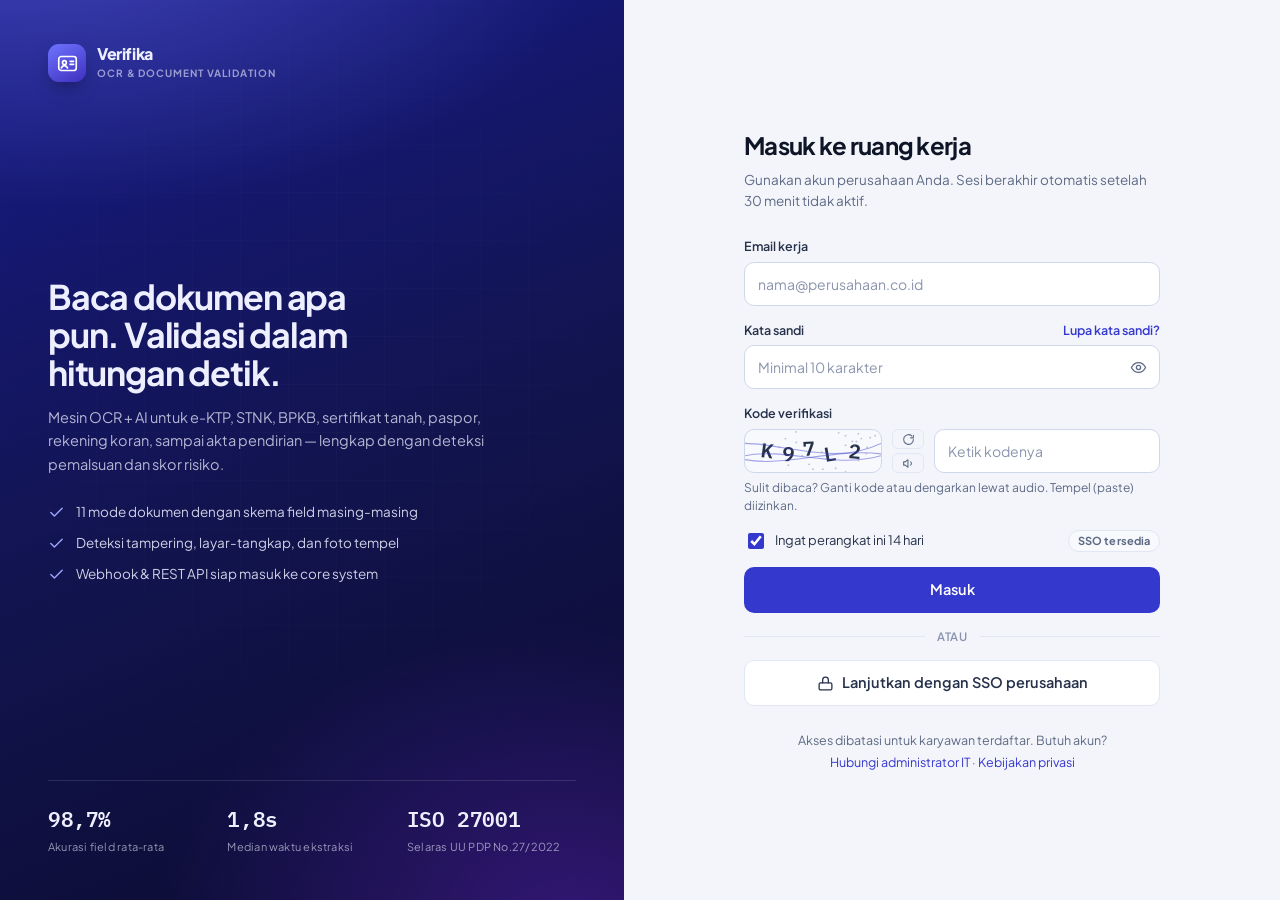
==== index.html @ fa95d71d "Add files via upload" ====
<!doctype html>
<html lang="id">
<head>
<meta charset="utf-8">
<meta name="viewport" content="width=device-width, initial-scale=1, viewport-fit=cover">
<title>Verifika — OCR & Document Validation</title>
<meta name="description" content="Prototipe aplikasi OCR & validasi dokumen: KTP, STNK, BPKB, paspor, rekening koran, dan lainnya dengan analisis risiko berbasis AI.">
<meta name="theme-color" content="#3538CD">

<!-- Favicon (path relatif agar tetap jalan di https://<user>.github.io/<repo>/) -->
<link rel="icon" href="favicon.ico" sizes="any">
<link rel="icon" href="assets/icons/favicon.svg" type="image/svg+xml">
<link rel="icon" href="assets/icons/favicon-32x32.png" type="image/png" sizes="32x32">
<link rel="icon" href="assets/icons/favicon-16x16.png" type="image/png" sizes="16x16">
<link rel="apple-touch-icon" href="assets/icons/apple-touch-icon.png">
<link rel="manifest" href="site.webmanifest">

<!-- Open Graph (pratinjau saat link dibagikan) -->
<meta property="og:title" content="Verifika — OCR & Document Validation">
<meta property="og:description" content="Prototipe aplikasi OCR & validasi dokumen: KTP, STNK, BPKB, paspor, rekening koran, dan lainnya dengan analisis risiko berbasis AI.">
<meta property="og:type" content="website">
<meta property="og:image" content="assets/icons/icon-512.png">

<link rel="preconnect" href="https://fonts.googleapis.com">
<link rel="preconnect" href="https://fonts.gstatic.com" crossorigin>
<link rel="stylesheet" href="https://fonts.googleapis.com/css2?family=Plus+Jakarta+Sans:wght@400;500;600;700;800&family=IBM+Plex+Mono:wght@400;500;600&display=swap">
<link rel="stylesheet" href="assets/css/style.css">
</head>
<body>
<!-- ======================= AUTH LAYER ======================= -->
<div id="authLayer" class="auth">
  <aside class="auth-brand">
    <div class="wordmark">
      <span class="mark" aria-hidden="true"><svg viewBox="0 0 24 24" fill="none" stroke="currentColor" stroke-width="1.9" stroke-linecap="round" stroke-linejoin="round"><rect x="2" y="4" width="20" height="16" rx="3"/><circle cx="8.5" cy="11" r="2.2"/><path d="M5 17c.7-1.7 2-2.5 3.5-2.5S11.3 15.3 12 17M15 9.5h4M15 13h4"/></svg></span>
      <span>
        <span class="wm-name">Verifika</span>
        <span class="wm-sub">OCR &amp; Document Validation</span>
      </span>
    </div>

    <div class="auth-pitch">
      <h1>Baca dokumen apa pun. Validasi dalam hitungan detik.</h1>
      <p>Mesin OCR + AI untuk e-KTP, STNK, BPKB, sertifikat tanah, paspor, rekening koran, sampai akta pendirian — lengkap dengan deteksi pemalsuan dan skor risiko.</p>
      <ul class="auth-caps">
        <li><svg viewBox="0 0 24 24" fill="none" stroke="currentColor" stroke-width="2" stroke-linecap="round" stroke-linejoin="round"><path d="M20 6 9 17l-5-5"/></svg><span>11 mode dokumen dengan skema field masing-masing</span></li>
        <li><svg viewBox="0 0 24 24" fill="none" stroke="currentColor" stroke-width="2" stroke-linecap="round" stroke-linejoin="round"><path d="M20 6 9 17l-5-5"/></svg><span>Deteksi tampering, layar-tangkap, dan foto tempel</span></li>
        <li><svg viewBox="0 0 24 24" fill="none" stroke="currentColor" stroke-width="2" stroke-linecap="round" stroke-linejoin="round"><path d="M20 6 9 17l-5-5"/></svg><span>Webhook &amp; REST API siap masuk ke core system</span></li>
      </ul>
    </div>

    <div class="auth-stats">
      <div class="auth-stat"><b>98,7%</b><span>Akurasi field rata-rata</span></div>
      <div class="auth-stat"><b>1,8s</b><span>Median waktu ekstraksi</span></div>
      <div class="auth-stat"><b>ISO 27001</b><span>Selaras UU PDP No.27/2022</span></div>
    </div>
  </aside>

  <main class="auth-panel">
    <!-- ---------- LOGIN ---------- -->
    <div class="auth-card" id="cardLogin">
      <h2>Masuk ke ruang kerja</h2>
      <p class="sub">Gunakan akun perusahaan Anda. Sesi berakhir otomatis setelah 30 menit tidak aktif.</p>

      <div id="loginError" hidden></div>

      <form class="auth-form" id="loginForm" novalidate>
        <div class="field">
          <label class="label" for="email">Email kerja</label>
          <input class="input" id="email" name="email" type="email" inputmode="email" autocomplete="username"
                 placeholder="nama@perusahaan.co.id" aria-describedby="emailErr" required>
          <p class="err" id="emailErr" hidden></p>
        </div>

        <div class="field">
          <div class="row-between">
            <label class="label" for="password">Kata sandi</label>
            <button type="button" class="label" style="color:var(--brand)" data-go="forgot">Lupa kata sandi?</button>
          </div>
          <div class="input-wrap">
            <input class="input" id="password" name="password" type="password" autocomplete="current-password"
                   placeholder="Minimal 10 karakter" aria-describedby="passErr" required>
            <button type="button" class="in-btn" id="togglePass" aria-label="Tampilkan kata sandi" aria-pressed="false">
              <svg viewBox="0 0 24 24" fill="none" stroke="currentColor" stroke-width="1.8" stroke-linecap="round" stroke-linejoin="round" width="17" height="17"><path d="M2 12s3.6-7 10-7 10 7 10 7-3.6 7-10 7-10-7-10-7Z"/><circle cx="12" cy="12" r="3"/></svg>
            </button>
          </div>
          <p class="err" id="passErr" hidden></p>
        </div>

        <div class="field">
          <label class="label" for="captcha">Kode verifikasi</label>
          <div class="cap-box">
            <div class="cap-img" id="capImg" role="img" aria-label="Kode verifikasi bergambar, gunakan tombol dengar jika sulit dibaca"></div>
            <div class="cap-tools">
              <button type="button" id="capRefresh" aria-label="Ganti kode verifikasi">
                <svg viewBox="0 0 24 24" fill="none" stroke="currentColor" stroke-width="2" stroke-linecap="round" stroke-linejoin="round"><path d="M21 12a9 9 0 1 1-3-6.7M21 4v5h-5"/></svg>
              </button>
              <button type="button" id="capAudio" aria-label="Dengarkan kode verifikasi">
                <svg viewBox="0 0 24 24" fill="none" stroke="currentColor" stroke-width="2" stroke-linecap="round" stroke-linejoin="round"><path d="M11 5 6 9H3v6h3l5 4V5Z"/><path d="M16 9a4 4 0 0 1 0 6"/></svg>
              </button>
            </div>
            <input class="input" id="captcha" name="captcha" inputmode="text" autocomplete="off" spellcheck="false"
                   maxlength="6" placeholder="Ketik kodenya" aria-describedby="capErr capHint">
          </div>
          <p class="hint" id="capHint">Sulit dibaca? Ganti kode atau dengarkan lewat audio. Tempel (paste) diizinkan.</p>
          <p class="err" id="capErr" hidden></p>
        </div>

        <div class="row-between">
          <label class="check" for="remember"><input type="checkbox" id="remember" checked> Ingat perangkat ini 14 hari</label>
          <span class="pill pill-mute">SSO tersedia</span>
        </div>

        <button class="btn btn-primary btn-lg btn-block" type="submit" id="loginSubmit">Masuk</button>

        <div class="divider-or">atau</div>
        <button class="btn btn-ghost btn-lg btn-block" type="button" id="ssoBtn">
          <svg viewBox="0 0 24 24" fill="none" stroke="currentColor" stroke-width="1.8" stroke-linecap="round" stroke-linejoin="round" width="17" height="17"><rect x="3" y="11" width="18" height="10" rx="2"/><path d="M8 11V7a4 4 0 0 1 8 0v4"/></svg>
          Lanjutkan dengan SSO perusahaan
        </button>
      </form>

      <p class="auth-foot">Akses dibatasi untuk karyawan terdaftar. Butuh akun?<br><a href="#" data-noop>Hubungi administrator IT</a> · <a href="#" data-noop>Kebijakan privasi</a></p>
    </div>

    <!-- ---------- FORGOT: REQUEST ---------- -->
    <div class="auth-card" id="cardForgot" hidden>
      <button class="back-link" data-go="login">
        <svg viewBox="0 0 24 24" fill="none" stroke="currentColor" stroke-width="2" stroke-linecap="round" stroke-linejoin="round"><path d="M19 12H5M12 19l-7-7 7-7"/></svg>
        Kembali ke halaman masuk
      </button>
      <h2>Atur ulang kata sandi</h2>
      <p class="sub">Masukkan email kerja Anda. Kami kirim kode 6 angka yang berlaku 10 menit.</p>

      <form class="auth-form" id="forgotForm" novalidate>
        <div class="field">
          <label class="label" for="fEmail">Email kerja</label>
          <input class="input" id="fEmail" type="email" inputmode="email" autocomplete="username"
                 placeholder="nama@perusahaan.co.id" aria-describedby="fEmailErr" required>
          <p class="err" id="fEmailErr" hidden></p>
        </div>
        <div class="alert alert-info">
          <svg viewBox="0 0 24 24" fill="none" stroke="currentColor" stroke-width="2" stroke-linecap="round" stroke-linejoin="round"><circle cx="12" cy="12" r="9"/><path d="M12 16v-4M12 8h.01"/></svg>
          <span>Untuk akun yang terhubung SSO, atur ulang kata sandi dilakukan di penyedia identitas perusahaan.</span>
        </div>
        <button class="btn btn-primary btn-lg btn-block" type="submit">Kirim kode verifikasi</button>
      </form>
    </div>

    <!-- ---------- FORGOT: OTP ---------- -->
    <div class="auth-card" id="cardOtp" hidden>
      <button class="back-link" data-go="forgot">
        <svg viewBox="0 0 24 24" fill="none" stroke="currentColor" stroke-width="2" stroke-linecap="round" stroke-linejoin="round"><path d="M19 12H5M12 19l-7-7 7-7"/></svg>
        Ganti email
      </button>
      <h2>Masukkan kode 6 angka</h2>
      <p class="sub">Kode dikirim ke <b id="otpTarget" class="mono">nama@perusahaan.co.id</b>.</p>

      <form class="auth-form" id="otpForm" novalidate>
        <div class="field">
          <label class="label" for="otp1">Kode verifikasi</label>
          <div class="otp-row" id="otpRow">
            <input id="otp1" inputmode="numeric" maxlength="1" aria-label="Angka 1"><input inputmode="numeric" maxlength="1" aria-label="Angka 2"><input inputmode="numeric" maxlength="1" aria-label="Angka 3"><input inputmode="numeric" maxlength="1" aria-label="Angka 4"><input inputmode="numeric" maxlength="1" aria-label="Angka 5"><input inputmode="numeric" maxlength="1" aria-label="Angka 6">
          </div>
          <p class="hint">Berlaku <span class="mono" id="otpTimer">09:57</span>. Belum masuk? <button type="button" style="color:var(--brand);font-weight:600" id="otpResend">Kirim ulang</button></p>
        </div>
        <button class="btn btn-primary btn-lg btn-block" type="submit">Verifikasi dan lanjutkan</button>
      </form>
    </div>
  </main>
</div>
<!-- ======================= APP LAYER ======================= -->
<div id="appLayer" class="app" hidden>
  <aside class="rail">
    <div class="rail-brand">
      <span class="mark" aria-hidden="true"><svg viewBox="0 0 24 24" fill="none" stroke="currentColor" stroke-width="1.9" stroke-linecap="round" stroke-linejoin="round"><rect x="2" y="4" width="20" height="16" rx="3"/><circle cx="8.5" cy="11" r="2.2"/><path d="M5 17c.7-1.7 2-2.5 3.5-2.5S11.3 15.3 12 17M15 9.5h4M15 13h4"/></svg></span>
      <span>
        <span class="wm-name">Verifika</span>
        <span class="wm-sub">OCR &amp; Validation</span>
      </span>
    </div>

    <p class="eyebrow nav-group">Ruang kerja</p>
    <button class="nav-item" data-view="dashboard" aria-current="page">
      <svg viewBox="0 0 24 24" fill="none" stroke="currentColor" stroke-width="1.8" stroke-linecap="round" stroke-linejoin="round"><rect x="3" y="3" width="7.5" height="8" rx="1.6"/><rect x="13.5" y="3" width="7.5" height="5" rx="1.6"/><rect x="3" y="14" width="7.5" height="7" rx="1.6"/><rect x="13.5" y="11" width="7.5" height="10" rx="1.6"/></svg>
      <span>Dashboard</span>
    </button>
    <button class="nav-item" data-view="modes">
      <svg viewBox="0 0 24 24" fill="none" stroke="currentColor" stroke-width="1.8" stroke-linecap="round" stroke-linejoin="round"><path d="M4 7h16M4 12h16M4 17h10"/><circle cx="18.5" cy="17" r="2.5"/></svg>
      <span>Mode dokumen</span>
      <span class="nav-count">11</span>
    </button>
    <button class="nav-item" data-view="scan">
      <svg viewBox="0 0 24 24" fill="none" stroke="currentColor" stroke-width="1.8" stroke-linecap="round" stroke-linejoin="round"><path d="M3 8V5.5A2.5 2.5 0 0 1 5.5 3H8M16 3h2.5A2.5 2.5 0 0 1 21 5.5V8M21 16v2.5A2.5 2.5 0 0 1 18.5 21H16M8 21H5.5A2.5 2.5 0 0 1 3 18.5V16M7 12h10"/></svg>
      <span>Pindai dokumen</span>
    </button>
    <button class="nav-item" data-view="batch">
      <svg viewBox="0 0 24 24" fill="none" stroke="currentColor" stroke-width="1.8" stroke-linecap="round" stroke-linejoin="round"><path d="M4 6h16M4 12h16M4 18h16"/><path d="M8.5 3.5 10 5l1.5-1.5"/></svg>
      <span>Unggah massal</span>
      <span class="nav-count">42</span>
    </button>
    <button class="nav-item" data-view="history">
      <svg viewBox="0 0 24 24" fill="none" stroke="currentColor" stroke-width="1.8" stroke-linecap="round" stroke-linejoin="round"><circle cx="12" cy="12" r="9"/><path d="M12 7.5V12l3 2"/></svg>
      <span>Riwayat validasi</span>
    </button>

    <p class="eyebrow nav-group">Pengaturan</p>
    <button class="nav-item" data-view="rules">
      <svg viewBox="0 0 24 24" fill="none" stroke="currentColor" stroke-width="1.8" stroke-linecap="round" stroke-linejoin="round"><path d="M4 7h10M18 7h2M4 17h4M12 17h8"/><circle cx="16" cy="7" r="2"/><circle cx="10" cy="17" r="2"/></svg>
      <span>Aturan validasi</span>
    </button>
    <button class="nav-item" data-view="api">
      <svg viewBox="0 0 24 24" fill="none" stroke="currentColor" stroke-width="1.8" stroke-linecap="round" stroke-linejoin="round"><path d="m8 16-4-4 4-4M16 8l4 4-4 4M13.5 5l-3 14"/></svg>
      <span>Integrasi &amp; API</span>
    </button>

    <div class="rail-foot">
      <div class="usage">
        <div class="row-between"><span class="eyebrow">Kuota bulan ini</span><span class="mono" style="font-size:11px;color:var(--muted)">68%</span></div>
        <div class="usage-bar"><i style="width:68%"></i></div>
        <p style="font-size:11.5px;color:var(--muted)"><b class="mono" style="color:var(--ink)">13.640</b> dari 20.000 halaman</p>
      </div>
      <button class="nav-item" style="margin-top:6px" data-logout>
        <svg viewBox="0 0 24 24" fill="none" stroke="currentColor" stroke-width="1.8" stroke-linecap="round" stroke-linejoin="round"><path d="M15 17l5-5-5-5M20 12H9M12 21H6a2 2 0 0 1-2-2V5a2 2 0 0 1 2-2h6"/></svg>
        <span>Keluar</span>
      </button>
    </div>
  </aside>

  <div class="main">
    <header class="topbar">
      <div class="topbar-ctx">
        <span class="eyebrow" id="ctxEyebrow" hidden></span>
        <h2 id="ctxTitle">Dashboard</h2>
      </div>
      <div class="topbar-tools">
        <div class="pop-wrap">
          <button class="icon-btn" id="notifBtn" aria-label="Notifikasi" aria-expanded="false" aria-haspopup="true" style="position:relative">
            <svg viewBox="0 0 24 24" fill="none" stroke="currentColor" stroke-width="1.8" stroke-linecap="round" stroke-linejoin="round"><path d="M18 8a6 6 0 1 0-12 0c0 6-2 7-2 7h16s-2-1-2-7M10.5 19.5a2 2 0 0 0 3 0"/></svg>
            <span class="badge" id="notifBadge">3</span>
          </button>
          <div class="pop" id="notifPop" hidden role="dialog" aria-label="Daftar notifikasi">
            <div class="pop-head">
              <h3>Notifikasi</h3>
              <button type="button" id="notifReadAll">Tandai semua dibaca</button>
            </div>
            <div class="pop-list" id="notifList"></div>
            <div class="pop-foot"><button type="button" id="notifAll">Lihat semua notifikasi</button></div>
          </div>
        </div>

        <div class="pop-wrap">
          <button class="avatar" id="profileBtn" aria-expanded="false" aria-haspopup="true">
            <i aria-hidden="true">MA</i>
            <span>M. Alfian<small>Analis Verifikasi · PKP</small></span>
            <svg viewBox="0 0 24 24" fill="none" stroke="currentColor" stroke-width="2.2" stroke-linecap="round" stroke-linejoin="round"><path d="m6 9 6 6 6-6"/></svg>
          </button>
          <div class="pop" id="profilePop" hidden style="width:262px" role="menu" aria-label="Menu akun">
            <div class="pop-user">
              <i aria-hidden="true">MA</i>
              <span style="min-width:0">
                <b>Muhammad Alfian</b>
                <small>muhammad.alfian@pkp.co.id</small>
              </span>
            </div>
            <div class="pop-menu">
              <button class="pop-mi" role="menuitem" id="miProfile">
                <svg viewBox="0 0 24 24" fill="none" stroke="currentColor" stroke-width="1.8" stroke-linecap="round" stroke-linejoin="round"><circle cx="12" cy="8.5" r="3.6"/><path d="M4.5 20c0-3.6 3.3-5.8 7.5-5.8s7.5 2.2 7.5 5.8"/></svg>
                <span>Profile</span>
              </button>
              <div class="pop-sep"></div>
              <button class="pop-mi danger" role="menuitem" data-logout>
                <svg viewBox="0 0 24 24" fill="none" stroke="currentColor" stroke-width="1.8" stroke-linecap="round" stroke-linejoin="round"><path d="M15 17l5-5-5-5M20 12H9M12 21H6a2 2 0 0 1-2-2V5a2 2 0 0 1 2-2h6"/></svg>
                <span>Logout</span>
              </button>
            </div>
          </div>
        </div>
      </div>
    </header>

    <div class="route-bar" id="routeBar" aria-hidden="true"><i></i></div>
    <div class="page" id="pageSkel" hidden aria-hidden="true"></div>

    <!-- ---------- DASHBOARD ---------- -->
    <section class="view page dash" id="view-dashboard">
      <div class="page-head">
        <div>
          <h1>Dashboard</h1>
          <p>Ringkasan 30 hari terakhir. Angka di bawah adalah data contoh untuk memperlihatkan tampilan saat sistem berjalan.</p>
        </div>
        <button class="btn btn-primary" data-view="modes">
          <svg viewBox="0 0 24 24" fill="none" stroke="currentColor" stroke-width="2" stroke-linecap="round" stroke-linejoin="round" width="16" height="16"><path d="M12 5v14M5 12h14"/></svg>
          Pindai dokumen baru
        </button>
      </div>

      <div class="grid g-4 dash-kpi">
        <div class="kpi">
          <div class="kpi-top"><span class="eyebrow">Dokumen diproses</span>
            <span class="kpi-ico"><svg viewBox="0 0 24 24" fill="none" stroke="currentColor" stroke-width="1.8" stroke-linecap="round" stroke-linejoin="round"><path d="M14 3v5h5"/><path d="M19 8v11a2 2 0 0 1-2 2H7a2 2 0 0 1-2-2V5a2 2 0 0 1 2-2h7Z"/></svg></span>
          </div>
          <div class="kpi-val">13.640</div>
          <div class="kpi-foot"><span class="trend trend-up"><svg viewBox="0 0 24 24" fill="none" stroke="currentColor" stroke-width="2.4" stroke-linecap="round" stroke-linejoin="round"><path d="m5 15 7-7 7 7"/></svg>18,2%</span> vs 30 hari sebelumnya</div>
        </div>
        <div class="kpi">
          <div class="kpi-top"><span class="eyebrow">Akurasi field</span>
            <span class="kpi-ico"><svg viewBox="0 0 24 24" fill="none" stroke="currentColor" stroke-width="1.8" stroke-linecap="round" stroke-linejoin="round"><path d="M20 6 9 17l-5-5"/></svg></span>
          </div>
          <div class="kpi-val">98,7<small>%</small></div>
          <div class="kpi-foot"><span class="trend trend-up"><svg viewBox="0 0 24 24" fill="none" stroke="currentColor" stroke-width="2.4" stroke-linecap="round" stroke-linejoin="round"><path d="m5 15 7-7 7 7"/></svg>0,4 pt</span> setelah model v4.2</div>
        </div>
        <div class="kpi">
          <div class="kpi-top"><span class="eyebrow">Perlu tinjau manual</span>
            <span class="kpi-ico"><svg viewBox="0 0 24 24" fill="none" stroke="currentColor" stroke-width="1.8" stroke-linecap="round" stroke-linejoin="round"><path d="M12 9v4M12 17h.01"/><path d="M10.3 3.9 2.6 17.2A1.8 1.8 0 0 0 4.2 20h15.6a1.8 1.8 0 0 0 1.6-2.8L13.7 3.9a1.8 1.8 0 0 0-3.4 0Z"/></svg></span>
          </div>
          <div class="kpi-val">312</div>
          <div class="kpi-foot"><span class="trend trend-down"><svg viewBox="0 0 24 24" fill="none" stroke="currentColor" stroke-width="2.4" stroke-linecap="round" stroke-linejoin="round"><path d="m19 9-7 7-7-7"/></svg>6,1%</span> 2,3% dari total</div>
        </div>
        <div class="kpi">
          <div class="kpi-top"><span class="eyebrow">Indikasi pemalsuan</span>
            <span class="kpi-ico" style="background:var(--bad-soft);color:var(--bad);border-color:var(--bad-line)"><svg viewBox="0 0 24 24" fill="none" stroke="currentColor" stroke-width="1.8" stroke-linecap="round" stroke-linejoin="round"><path d="M12 3l8 4v5c0 5-3.4 8.3-8 9-4.6-.7-8-4-8-9V7l8-4Z"/><path d="m9.5 12 1.8 1.8 3.5-3.5"/></svg></span>
          </div>
          <div class="kpi-val">47</div>
          <div class="kpi-foot"><span class="pill pill-bad">Ditahan</span> 0,34% dari total</div>
        </div>
      </div>

      <div class="dash-body">
        <div class="card dash-chart">
          <div class="card-head">
            <div><h3 class="card-title">Volume pemrosesan harian</h3><p class="card-sub">Tervalidasi vs. yang perlu ditinjau, 14 hari terakhir</p></div>
            <span class="pill pill-brand">14 hari</span>
          </div>
          <div class="chart-legend">
            <span><i style="background:var(--brand)"></i>Tervalidasi</span>
            <span><i style="background:var(--warn)"></i>Perlu tinjau</span>
          </div>
          <div class="chart-wrap"><div id="volChart"></div><div class="chart-tip" id="volTip" role="status"></div></div>
        </div>

        <div class="card dash-dist">
          <div class="card-head">
            <div><h3 class="card-title">Distribusi per jenis dokumen</h3><p class="card-sub">Lima mode teratas bulan ini</p></div>
          </div>
          <div class="bar-list" id="modeBars"></div>
        </div>

        <div class="card dash-act">
          <div class="card-head">
            <div><h3 class="card-title">Aktivitas terbaru</h3><p class="card-sub" id="actSub">Empat pemrosesan terakhir di tim Anda</p></div>
            <button class="btn btn-ghost btn-sm" data-view="history">Lihat semua</button>
          </div>
          <div class="act-list" id="actList"></div>
          <div class="pager">
            <span class="pager-info" id="actInfo">1–4 dari 10</span>
            <button class="pager-btn" id="actPrev" aria-label="Aktivitas sebelumnya" disabled>
              <svg viewBox="0 0 24 24" fill="none" stroke="currentColor" stroke-width="2.2" stroke-linecap="round" stroke-linejoin="round"><path d="m15 6-6 6 6 6"/></svg>
            </button>
            <button class="pager-btn" id="actNext" aria-label="Aktivitas berikutnya">
              <svg viewBox="0 0 24 24" fill="none" stroke="currentColor" stroke-width="2.2" stroke-linecap="round" stroke-linejoin="round"><path d="m9 6 6 6-6 6"/></svg>
            </button>
          </div>
        </div>

        <div class="card dash-ai">
          <div class="card-head"><div><h3 class="card-title">Kesehatan model AI</h3><p class="card-sub">Pemantauan mingguan per kemampuan</p></div></div>
          <div class="bar-list">
            <div class="bar-row"><span class="bl">Deteksi tampering</span><span class="bv">99,1%</span><span class="bar-track"><i style="width:99%;background:var(--ok)"></i></span></div>
            <div class="bar-row"><span class="bl">Parsing MRZ paspor</span><span class="bv">99,6%</span><span class="bar-track"><i style="width:99.6%;background:var(--ok)"></i></span></div>
            <div class="bar-row"><span class="bl">Tabel rekening koran</span><span class="bv">96,2%</span><span class="bar-track"><i style="width:96%;background:var(--brand)"></i></span></div>
            <div class="bar-row"><span class="bl">Tulisan tangan akta</span><span class="bv">88,4%</span><span class="bar-track"><i style="width:88%;background:var(--warn)"></i></span></div>
          </div>
          <div class="stat-strip">
            <div><span class="eyebrow">Model aktif</span><b>v4.2.1</b></div>
            <div><span class="eyebrow">Latensi p95</span><b>2,4s</b></div>
            <div><span class="eyebrow">Uptime 30h</span><b>99,98%</b></div>
          </div>
        </div>
      </div>
    </section>

    <!-- ---------- MODE PICKER ---------- -->
    <section class="view page" id="view-modes" hidden>
      <div class="page-head">
        <div>
          <h1>Pilih mode dokumen</h1>
          <p>Setiap mode punya skema field, aturan validasi, dan kemampuan AI sendiri. Pilih satu untuk mulai memindai.</p>
        </div>
        <div style="display:flex;gap:8px;flex-wrap:wrap">
          <button class="btn btn-ghost" data-view="batch">
            <svg viewBox="0 0 24 24" fill="none" stroke="currentColor" stroke-width="1.9" stroke-linecap="round" stroke-linejoin="round" width="16" height="16"><path d="M4 7h16M4 12h16M4 17h16"/></svg>
            Unggah massal
          </button>
          <button class="btn btn-ai" data-noop>
            <svg viewBox="0 0 24 24" fill="none" stroke="currentColor" stroke-width="1.9" stroke-linecap="round" stroke-linejoin="round" width="16" height="16"><path d="M12 3l1.9 4.6L18.5 9.5l-4.6 1.9L12 16l-1.9-4.6L5.5 9.5l4.6-1.9L12 3Z"/><path d="M18 16l.9 2.1 2.1.9-2.1.9-.9 2.1-.9-2.1-2.1-.9 2.1-.9L18 16Z"/></svg>
            Deteksi jenis otomatis
          </button>
        </div>
      </div>
      <div class="mode-grid" id="modeGrid"></div>
    </section>

    <!-- ---------- SCAN FLOW ---------- -->
    <section class="view page" id="view-scan" hidden>
      <div class="page-head">
        <div>
          <span class="eyebrow" id="scanEyebrow">Mode aktif</span>
          <h1 id="scanTitle">Validasi KTP</h1>
          <p id="scanDesc">Unggah foto dokumen, periksa hasil baca, lalu validasi datanya.</p>
        </div>
        <button class="btn btn-ghost" data-view="modes">
          <svg viewBox="0 0 24 24" fill="none" stroke="currentColor" stroke-width="2" stroke-linecap="round" stroke-linejoin="round" width="16" height="16"><path d="M19 12H5M12 19l-7-7 7-7"/></svg>
          Ganti mode
        </button>
      </div>

      <div class="stepper" id="stepper">
        <div class="step now" data-step="1"><span class="step-dot">1</span><span class="step-label">Unggah gambar</span></div>
        <span class="step-line" data-line="1"></span>
        <div class="step" data-step="2"><span class="step-dot">2</span><span class="step-label">Pratinjau &amp; proses</span></div>
        <span class="step-line" data-line="2"></span>
        <div class="step" data-step="3"><span class="step-dot">3</span><span class="step-label">Hasil ekstraksi</span></div>
      </div>

      <!-- STEP 1 -->
      <div id="step1" class="card card-pad">
        <div style="margin-bottom:14px">
          <h3 class="card-title" id="uploadTitle">Unggah foto KTP</h3>
          <p class="card-sub" id="uploadHint">Pastikan seluruh bagian dokumen terlihat jelas dan tidak terpotong.</p>
        </div>
        <div class="drop" id="drop" tabindex="0" role="button" aria-label="Pilih berkas dokumen untuk diunggah">
          <span class="drop-ico" aria-hidden="true"><svg viewBox="0 0 24 24" fill="none" stroke="currentColor" stroke-width="1.7" stroke-linecap="round" stroke-linejoin="round"><path d="M12 16V8m0 0-3 3m3-3 3 3"/><path d="M20 16.5A3.5 3.5 0 0 0 18 10h-.7A6 6 0 1 0 6 14.5"/></svg></span>
          <h3>Tarik dan lepas berkas di sini</h3>
          <p>atau pilih berkas dari perangkat Anda</p>
          <span class="btn btn-primary">Pilih berkas</span>
          <p class="meta" id="dropMeta">JPG, PNG atau PDF · Maksimal 10 MB per berkas</p>
        </div>
        <div class="tipbar">
          <svg viewBox="0 0 24 24" fill="none" stroke="currentColor" stroke-width="2" stroke-linecap="round" stroke-linejoin="round"><path d="M12 3v1M12 20v1M4.9 4.9l.7.7M18.4 18.4l.7.7M3 12h1M20 12h1M4.9 19.1l.7-.7M18.4 5.6l.7-.7"/><circle cx="12" cy="12" r="4"/></svg>
          <span id="tipText">Gunakan pencahayaan merata, hindari pantulan, dan posisikan dokumen mendatar.</span>
        </div>
      </div>

      <!-- STEP 2 -->
      <div id="step2" hidden>
        <div class="split">
          <div class="card">
            <div class="card-head">
              <div><h3 class="card-title">Pratinjau gambar</h3><p class="card-sub mono" id="fileMeta">ktp_raka_pratama.jpg · 1,8 MB</p></div>
              <button class="btn btn-ghost btn-sm" data-goto-step="1">
                <svg viewBox="0 0 24 24" fill="none" stroke="currentColor" stroke-width="2" stroke-linecap="round" stroke-linejoin="round" width="14" height="14"><path d="M12 16V8m0 0-3 3m3-3 3 3"/><path d="M4 18v1a2 2 0 0 0 2 2h12a2 2 0 0 0 2-2v-1"/></svg>
                Ganti gambar
              </button>
            </div>
            <div class="preview">
              <div class="preview-frame" id="previewFrame">
                <div id="docMockHost" style="width:100%;height:100%"></div>
                <span class="scan-band" aria-hidden="true"></span>
                <span class="scan-grid" aria-hidden="true"></span>
                <span class="scan-corner tl" aria-hidden="true"></span>
                <span class="scan-corner tr" aria-hidden="true"></span>
                <span class="scan-corner bl" aria-hidden="true"></span>
                <span class="scan-corner br" aria-hidden="true"></span>
                <span class="scan-chip" aria-hidden="true"><i></i>Memindai dokumen…</span>
              </div>
            </div>
            <div class="preview-foot">
              <span><span class="dot-ok"></span>Gambar tajam · Semua sudut terdeteksi</span>
              <span class="mono">1920 × 1200 px · 300 dpi</span>
            </div>
          </div>

          <div class="ai-card" id="aiSetupCard">
            <div class="ai-head">
              <span class="ai-badge" aria-hidden="true"><svg viewBox="0 0 24 24" fill="none" stroke="currentColor" stroke-width="1.8" stroke-linecap="round" stroke-linejoin="round"><path d="M12 3l1.9 4.6L18.5 9.5l-4.6 1.9L12 16l-1.9-4.6L5.5 9.5l4.6-1.9L12 3Z"/></svg></span>
              <div><h3>Kemampuan AI untuk mode ini</h3><p>Nyalakan yang Anda perlukan sebelum ekstraksi dijalankan.</p></div>
            </div>
            <div class="ai-features" id="aiFeatureList"></div>
            <div class="ai-actions">
              <button class="btn btn-primary" id="runExtract" style="flex:1 1 160px">
                <svg viewBox="0 0 24 24" fill="none" stroke="currentColor" stroke-width="2" stroke-linecap="round" stroke-linejoin="round" width="16" height="16"><path d="M3 8V5.5A2.5 2.5 0 0 1 5.5 3H8M16 3h2.5A2.5 2.5 0 0 1 21 5.5V8M21 16v2.5A2.5 2.5 0 0 1 18.5 21H16M8 21H5.5A2.5 2.5 0 0 1 3 18.5V16M7 12h10"/></svg>
                Mulai ekstraksi
              </button>
              <button class="btn btn-ghost" data-goto-step="1">Unggah ulang</button>
            </div>
          </div>

          <!-- PROCESSING -->
          <div id="stepProc" class="card" hidden>
            <div class="proc">
              <div class="proc-ring">
                <svg viewBox="0 0 74 74" aria-hidden="true">
                  <circle cx="37" cy="37" r="31" fill="none" stroke="var(--line)" stroke-width="7"/>
                  <circle id="procArc" cx="37" cy="37" r="31" fill="none" stroke="var(--brand)" stroke-width="7" stroke-linecap="round" stroke-dasharray="195" stroke-dashoffset="195"/>
                </svg>
                <b id="procPct">0%</b>
              </div>
              <div>
                <h3 id="procTitle">Mengekstraksi dokumen…</h3>
                <p>Gambar diperbaiki dulu, baru dibaca OCR, lalu diperiksa mesin AI. Jangan tutup halaman ini.</p>
              </div>
              <ul class="proc-steps" id="procSteps"></ul>
            </div>
          </div>

        </div>
      </div>

      <!-- STEP 3 -->
      <div id="step3" hidden>
        <div class="split">
          <div style="display:flex;flex-direction:column;gap:16px">
            <div class="card">
              <div class="card-head">
                <div>
                  <h3 class="card-title">Hasil ekstraksi</h3>
                  <p class="card-sub">Angka di kolom kiri adalah keyakinan OCR per field. Field di bawah 90% ditandai untuk ditinjau.</p>
                </div>
                <div style="text-align:right;flex:none">
                  <div class="conf-head"><span class="conf-big" id="confBig">98,7%</span></div>
                  <span class="eyebrow">Keyakinan rata-rata</span>
                </div>
              </div>
              <div class="verdict" id="verdict">
                <span class="verdict-ico" aria-hidden="true"><svg viewBox="0 0 24 24" fill="none" stroke="currentColor" stroke-width="2.4" stroke-linecap="round" stroke-linejoin="round"><path d="M20 6 9 17l-5-5"/></svg></span>
                <div><b id="verdictTitle">Identitas terverifikasi</b><p id="verdictText">NIK dan nama sesuai format e-KTP Dukcapil. Tidak ada tanda manipulasi gambar.</p></div>
              </div>
              <div class="ledger" id="ledger"></div>
              <div class="ai-actions" style="border-top:1px solid var(--line)">
                <button class="btn btn-ghost btn-sm" id="editData">
                  <svg viewBox="0 0 24 24" fill="none" stroke="currentColor" stroke-width="2" stroke-linecap="round" stroke-linejoin="round" width="14" height="14"><path d="M4 20h4L19 9a2.5 2.5 0 0 0-3.5-3.5L4 16v4Z"/></svg>
                  Ubah data
                </button>
                <button class="btn btn-ghost btn-sm" id="copyData">
                  <svg viewBox="0 0 24 24" fill="none" stroke="currentColor" stroke-width="2" stroke-linecap="round" stroke-linejoin="round" width="14" height="14"><rect x="9" y="9" width="11" height="11" rx="2"/><path d="M5 15V5a2 2 0 0 1 2-2h8"/></svg>
                  Salin data
                </button>
                <button class="btn btn-ghost btn-sm" id="jsonBtn">
                  <svg viewBox="0 0 24 24" fill="none" stroke="currentColor" stroke-width="2" stroke-linecap="round" stroke-linejoin="round" width="14" height="14"><path d="m8 8-4 4 4 4M16 8l4 4-4 4"/></svg>
                  Lihat JSON
                </button>
                <button class="btn btn-primary btn-sm" id="pushBtn" style="margin-left:auto">Kirim ke core system</button>
              </div>
            </div>

            <div class="card" id="jsonCard" hidden>
              <div class="card-head"><div><h3 class="card-title">Payload API</h3><p class="card-sub">Bentuk respons yang dikirim ke endpoint webhook Anda</p></div>
                <button class="btn btn-ghost btn-sm" id="jsonClose">Tutup</button>
              </div>
              <pre class="mono" id="jsonBody" style="margin:0;padding:16px 18px;font-size:11.5px;line-height:1.7;overflow-x:auto;color:var(--ink-2)"></pre>
            </div>
          </div>

          <div style="display:flex;flex-direction:column;gap:16px">
            <div class="ai-card">
              <div class="ai-head">
                <span class="ai-badge" aria-hidden="true"><svg viewBox="0 0 24 24" fill="none" stroke="currentColor" stroke-width="1.8" stroke-linecap="round" stroke-linejoin="round"><path d="M12 3l1.9 4.6L18.5 9.5l-4.6 1.9L12 16l-1.9-4.6L5.5 9.5l4.6-1.9L12 3Z"/></svg></span>
                <div><h3>Analisis AI</h3><p id="aiSubtitle">Temuan otomatis untuk dokumen ini</p></div>
              </div>
              <div class="risk">
                <div class="gauge">
                  <svg viewBox="0 0 80 80" aria-hidden="true">
                    <circle cx="40" cy="40" r="33" fill="none" stroke="var(--line)" stroke-width="9"/>
                    <circle id="gaugeArc" cx="40" cy="40" r="33" fill="none" stroke="var(--ok)" stroke-width="9" stroke-linecap="round" stroke-dasharray="207" stroke-dashoffset="181"/>
                  </svg>
                  <span class="gauge-val" id="gaugeVal">12</span>
                </div>
                <div class="risk-body">
                  <b id="riskLabel">Risiko rendah</b>
                  <p id="riskText">Skor 0–100. Dihitung dari keaslian dokumen, konsistensi antar-field, dan riwayat pengajuan.</p>
                </div>
              </div>
              <div class="findings" id="findings"></div>
            </div>

            <div class="card">
              <div class="card-head"><div><h3 class="card-title">Jejak audit</h3><p class="card-sub">Tercatat otomatis untuk kebutuhan kepatuhan</p></div></div>
              <div class="act-list" id="auditList"></div>
            </div>
          </div>
        </div>
      </div>
    </section>

    <!-- ---------- PROFILE ---------- -->
    <section class="view page" id="view-profile" hidden>
      <div class="page-head">
        <div>
          <h1 id="profTitle">Profil Saya</h1>
          <p id="profSub">Kelola informasi akun dan foto profil Anda</p>
        </div>
        <div class="segmented" id="profTabs" role="tablist" aria-label="Bagian profil">
          <button class="seg" role="tab" data-ptab="profile" aria-pressed="true">Profile</button>
          <button class="seg" role="tab" data-ptab="security" aria-pressed="false">Security</button>
          <button class="seg" role="tab" data-ptab="notification" aria-pressed="false">Notification</button>
        </div>
      </div>

      <!-- TAB: PROFILE -->
      <div id="ptab-profile" class="prof-grid">
        <div class="card">
          <div class="card-head"><div><h3 class="card-title">Foto Profile</h3></div></div>
          <div class="av-wrap">
            <span class="av-big">
              <i aria-hidden="true">MA</i>
              <button class="av-cam" id="avCam" aria-label="Ganti foto profil">
                <svg viewBox="0 0 24 24" fill="none" stroke="currentColor" stroke-width="1.9" stroke-linecap="round" stroke-linejoin="round"><path d="M3 9.5A2 2 0 0 1 5 7.5h1.6l1-1.7h4.8l1 1.7H19a2 2 0 0 1 2 2v7a2 2 0 0 1-2 2H5a2 2 0 0 1-2-2v-7Z"/><circle cx="12" cy="13" r="3.1"/></svg>
              </button>
            </span>
            <button class="btn btn-ghost btn-sm" id="uploadPhoto" style="color:var(--brand);border-color:var(--brand-line);background:var(--brand-soft)">Unggah Foto</button>
            <p class="meta">Format: JPG, PNG · Maks. 2 MB</p>
          </div>
          <div class="info-list">
            <div class="info-row">
              <svg viewBox="0 0 24 24" fill="none" stroke="var(--ok)" stroke-width="1.9" stroke-linecap="round" stroke-linejoin="round"><circle cx="12" cy="12" r="9"/><path d="m8.5 12.2 2.2 2.2 4.3-4.6"/></svg>
              <span><b>Status Login</b><span>Aktif sejak 12 Jan 2026</span></span>
            </div>
            <div class="info-row">
              <svg viewBox="0 0 24 24" fill="none" stroke="var(--brand)" stroke-width="1.9" stroke-linecap="round" stroke-linejoin="round"><path d="M12 3l8 4v5c0 5-3.4 8.3-8 9-4.6-.7-8-4-8-9V7l8-4Z"/></svg>
              <span><b>Keamanan 2FA</b><span>Sesi dienkripsi</span></span>
            </div>
            <div class="info-row">
              <svg viewBox="0 0 24 24" fill="none" stroke="var(--muted)" stroke-width="1.9" stroke-linecap="round" stroke-linejoin="round"><circle cx="12" cy="12" r="9"/><path d="M12 7.5V12l3 2"/></svg>
              <span><b>Terakhir Login</b><span>Hari ini, 08:32 WIB</span></span>
            </div>
          </div>
        </div>

        <div class="card">
          <div class="card-head"><div><h3 class="card-title">Informasi Pribadi</h3></div></div>
          <form class="form-grid" id="profForm" novalidate>
            <div class="field">
              <label class="label" for="pfName">Nama Lengkap <span style="color:var(--bad)">*</span></label>
              <input class="input" id="pfName" value="Muhammad Alfian" autocomplete="name">
            </div>
            <div class="field">
              <label class="label" for="pfEmail">Email <span style="color:var(--bad)">*</span></label>
              <div class="input-wrap">
                <input class="input" id="pfEmail" type="email" value="muhammad.alfian@pkp.co.id" autocomplete="email">
                <span class="in-btn" aria-hidden="true" style="color:var(--ok);pointer-events:none">
                  <svg viewBox="0 0 24 24" fill="none" stroke="currentColor" stroke-width="2.4" stroke-linecap="round" stroke-linejoin="round" width="16" height="16"><path d="M20 6 9 17l-5-5"/></svg>
                </span>
              </div>
              <span class="ok-note">Email terverifikasi</span>
            </div>
            <div class="field span2">
              <label class="label" for="pfPhone">Nomor Telepon <span style="color:var(--bad)">*</span></label>
              <input class="input" id="pfPhone" type="tel" value="+62 812-3456-7890" autocomplete="tel">
            </div>
            <div class="field span2">
              <label class="label" for="pfAddr">Alamat</label>
              <textarea class="input" id="pfAddr" placeholder="Masukkan alamat lengkap"></textarea>
            </div>
          </form>
          <div class="card-foot">
            <button class="btn btn-primary" id="saveProfile">
              <svg viewBox="0 0 24 24" fill="none" stroke="currentColor" stroke-width="1.9" stroke-linecap="round" stroke-linejoin="round" width="16" height="16"><path d="M5 4h11l3 3v13H5V4Z"/><path d="M9 4v5h6M8.5 14.5h7"/></svg>
              Simpan Perubahan
            </button>
          </div>
        </div>
      </div>

      <!-- TAB: SECURITY -->
      <div id="ptab-security" class="prof-grid wide" hidden>
        <div class="card">
          <div class="card-head">
            <div><h3 class="card-title">Riwayat Login</h3><p class="card-sub">Empat sesi terakhir pada akun ini</p></div>
            <span class="kpi-ico" aria-hidden="true"><svg viewBox="0 0 24 24" fill="none" stroke="currentColor" stroke-width="1.8" stroke-linecap="round" stroke-linejoin="round"><circle cx="12" cy="12" r="9"/><path d="M12 7.5V12l3 2"/></svg></span>
          </div>
          <div class="table-scroll">
            <table style="min-width:440px">
              <thead><tr><th>Tanggal</th><th>Perangkat</th><th>Lokasi</th><th style="text-align:right">Status</th></tr></thead>
              <tbody>
                <tr><td class="mono" style="font-size:12px">Hari ini, 08:32</td><td>Chrome / MacOS</td><td>Jakarta, ID</td><td><span class="status-cell"><span class="pill pill-ok">Aktif</span></span></td></tr>
                <tr><td class="mono" style="font-size:12px">Kemarin, 17:14</td><td>Firefox / Windows</td><td>Bandung, ID</td><td><span class="status-cell"><span class="pill pill-mute">Selesai</span></span></td></tr>
                <tr><td class="mono" style="font-size:12px">14 Sep, 10:02</td><td>Safari / iPhone</td><td>Jakarta, ID</td><td><span class="status-cell"><span class="pill pill-mute">Selesai</span></span></td></tr>
                <tr><td class="mono" style="font-size:12px">12 Sep, 18:25</td><td>Chrome / MacOS</td><td>Surabaya, ID</td><td><span class="status-cell"><span class="pill pill-bad">Gagal</span></span></td></tr>
              </tbody>
            </table>
          </div>
        </div>

        <div class="card">
          <div class="card-head"><div><h3 class="card-title">Ubah Password</h3><p class="card-sub">Kata sandi baru berlaku pada sesi berikutnya</p></div></div>
          <form class="form-grid" id="pwForm" novalidate>
            <div class="field span2">
              <label class="label" for="pwOld">Password Lama <span style="color:var(--bad)">*</span></label>
              <div class="input-pw">
                <svg class="ic-l" viewBox="0 0 24 24" fill="none" stroke="currentColor" stroke-width="1.9" stroke-linecap="round" stroke-linejoin="round"><rect x="4.5" y="10.5" width="15" height="9.5" rx="2"/><path d="M8 10.5V7.5a4 4 0 0 1 8 0v3"/></svg>
                <input class="input" id="pwOld" type="password" value="RahasiaLama1!" autocomplete="current-password">
                <button type="button" class="in-btn" data-pw-toggle="pwOld" aria-label="Tampilkan password lama" aria-pressed="false">
                  <svg viewBox="0 0 24 24" fill="none" stroke="currentColor" stroke-width="1.8" stroke-linecap="round" stroke-linejoin="round" width="17" height="17"><path d="M2 12s3.6-7 10-7 10 7 10 7-3.6 7-10 7-10-7-10-7Z"/><circle cx="12" cy="12" r="3"/></svg>
                </button>
              </div>
            </div>
            <div class="field span2">
              <label class="label" for="pwNew">Password Baru <span style="color:var(--bad)">*</span></label>
              <div class="input-pw">
                <svg class="ic-l" viewBox="0 0 24 24" fill="none" stroke="currentColor" stroke-width="1.9" stroke-linecap="round" stroke-linejoin="round"><rect x="4.5" y="10.5" width="15" height="9.5" rx="2"/><path d="M8 10.5V7.5a4 4 0 0 1 8 0v3"/></svg>
                <input class="input" id="pwNew" type="password" placeholder="Masukkan password baru" autocomplete="new-password" aria-describedby="pwHint">
                <button type="button" class="in-btn" data-pw-toggle="pwNew" aria-label="Tampilkan password baru" aria-pressed="false">
                  <svg viewBox="0 0 24 24" fill="none" stroke="currentColor" stroke-width="1.8" stroke-linecap="round" stroke-linejoin="round" width="17" height="17"><path d="M2 12s3.6-7 10-7 10 7 10 7-3.6 7-10 7-10-7-10-7Z"/><circle cx="12" cy="12" r="3"/></svg>
                </button>
              </div>
              <p class="hint" id="pwHint">Minimal 8 karakter, mengandung huruf besar, angka, dan simbol.</p>
            </div>
            <div class="field span2">
              <label class="label" for="pwRe">Konfirmasi Password Baru <span style="color:var(--bad)">*</span></label>
              <div class="input-pw">
                <svg class="ic-l" viewBox="0 0 24 24" fill="none" stroke="currentColor" stroke-width="1.9" stroke-linecap="round" stroke-linejoin="round"><rect x="4.5" y="10.5" width="15" height="9.5" rx="2"/><path d="M8 10.5V7.5a4 4 0 0 1 8 0v3"/></svg>
                <input class="input" id="pwRe" type="password" placeholder="Ulangi password baru" autocomplete="new-password">
                <button type="button" class="in-btn" data-pw-toggle="pwRe" aria-label="Tampilkan konfirmasi password" aria-pressed="false">
                  <svg viewBox="0 0 24 24" fill="none" stroke="currentColor" stroke-width="1.8" stroke-linecap="round" stroke-linejoin="round" width="17" height="17"><path d="M2 12s3.6-7 10-7 10 7 10 7-3.6 7-10 7-10-7-10-7Z"/><circle cx="12" cy="12" r="3"/></svg>
                </button>
              </div>
              <p class="err" id="pwErr" hidden></p>
            </div>
          </form>
          <div class="card-foot">
            <button class="btn btn-primary" id="savePw">
              <svg viewBox="0 0 24 24" fill="none" stroke="currentColor" stroke-width="1.9" stroke-linecap="round" stroke-linejoin="round" width="16" height="16"><path d="M5 4h11l3 3v13H5V4Z"/><path d="M9 4v5h6M8.5 14.5h7"/></svg>
              Simpan Perubahan
            </button>
          </div>
        </div>
      </div>

      <!-- TAB: NOTIFICATION -->
      <div id="ptab-notification" hidden>
        <div id="npListWrap">
          <div class="np-bar" id="npFilters">
            <button class="chip" data-nfilter="all" aria-pressed="true">Semua (10)</button>
            <button class="chip" data-nfilter="unread" aria-pressed="false">Belum Dibaca (5)</button>
            <button class="chip" data-nfilter="read" aria-pressed="false">Sudah Dibaca (5)</button>
            <button class="link" id="npReadAll">Tandai semua dibaca</button>
          </div>
          <div class="card">
            <div class="np-list" id="npList"></div>
            <div class="np-foot" id="npFoot"></div>
          </div>
        </div>

        <div class="card" id="npDetail" hidden>
          <div class="nd-head">
            <span class="nd-ico" id="ndIco"></span>
            <div style="min-width:0">
              <h3 id="ndTitle">Detail notifikasi</h3>
              <p id="ndMeta">—</p>
            </div>
            <button class="btn btn-ghost btn-sm" id="ndBack" style="margin-left:auto;flex:none">
              <svg viewBox="0 0 24 24" fill="none" stroke="currentColor" stroke-width="2" stroke-linecap="round" stroke-linejoin="round" width="15" height="15"><path d="M19 12H5M12 19l-7-7 7-7"/></svg>
              Kembali ke daftar
            </button>
          </div>
          <div class="nd-body">
            <p id="ndBody"></p>
            <div class="dgrid" id="ndFacts" style="margin-top:16px"></div>
          </div>
          <div class="card-foot">
            <button class="btn btn-ghost btn-sm" id="ndDismiss">Tandai sudah dibaca</button>
            <button class="btn btn-primary btn-sm" id="ndOpen">Buka dokumen terkait</button>
          </div>
        </div>
      </div>
    </section>

    <!-- ---------- BATCH ---------- -->
    <section class="view page" id="view-batch" hidden>
      <div class="page-head">
        <div>
          <h1>Unggah massal</h1>
          <p>Proses banyak dokumen sekaligus. Jenis dokumen dikenali otomatis; yang gagal dikenali masuk antrean tinjau.</p>
        </div>
        <div style="display:flex;gap:8px;flex-wrap:wrap">
          <button class="btn btn-ghost" id="batchAdd">
            <svg viewBox="0 0 24 24" fill="none" stroke="currentColor" stroke-width="2" stroke-linecap="round" stroke-linejoin="round" width="16" height="16"><path d="M12 5v14M5 12h14"/></svg>
            Tambah berkas
          </button>
          <button class="btn btn-primary" id="batchRun">Mulai proses 6 berkas</button>
        </div>
      </div>

      <div class="card">
        <div class="filters">
          <span class="eyebrow" id="batchLabel">Antrean · batch #B-260917-11</span>
          <span class="pill pill-mute" id="batchStatus">Siap diproses</span>
          <button class="chip" id="batchExpandAll" aria-pressed="false">Buka semua detail</button>
          <div class="search">
            <svg viewBox="0 0 24 24" fill="none" stroke="currentColor" stroke-width="2" stroke-linecap="round" stroke-linejoin="round"><circle cx="11" cy="11" r="7"/><path d="m20 20-3.5-3.5"/></svg>
            <input class="input" id="batchSearch" placeholder="Cari nama berkas" aria-label="Cari nama berkas dalam antrean">
          </div>
        </div>
        <div id="batchList"></div>
        <div class="stat-strip">
          <div><span class="eyebrow">Total berkas</span><b id="bTotal">6</b></div>
          <div><span class="eyebrow">Selesai</span><b id="bDone">0</b></div>
          <div><span class="eyebrow">Perlu tinjau</span><b id="bReview">0</b></div>
          <div><span class="eyebrow">Perkiraan waktu</span><b id="bEta">11s</b></div>
        </div>
      </div>
    </section>

    <!-- ---------- HISTORY ---------- -->
    <section class="view page" id="view-history" hidden>
      <div class="page-head">
        <div>
          <h1>Riwayat validasi</h1>
          <p>Semua dokumen yang pernah diproses beserta hasil dan skor risikonya. Data disimpan 90 hari sesuai kebijakan retensi.</p>
        </div>
        <button class="btn btn-ghost" data-noop>
          <svg viewBox="0 0 24 24" fill="none" stroke="currentColor" stroke-width="2" stroke-linecap="round" stroke-linejoin="round" width="16" height="16"><path d="M12 4v12m0 0-4-4m4 4 4-4"/><path d="M4 20h16"/></svg>
          Ekspor CSV
        </button>
      </div>

      <div class="card">
        <div class="filters" id="histFilters">
          <button class="chip" aria-pressed="true" data-filter="all">Semua</button>
          <button class="chip" aria-pressed="false" data-filter="valid">Tervalidasi</button>
          <button class="chip" aria-pressed="false" data-filter="review">Perlu tinjau</button>
          <button class="chip" aria-pressed="false" data-filter="rejected">Ditahan</button>
          <div class="search">
            <svg viewBox="0 0 24 24" fill="none" stroke="currentColor" stroke-width="2" stroke-linecap="round" stroke-linejoin="round"><circle cx="11" cy="11" r="7"/><path d="m20 20-3.5-3.5"/></svg>
            <input class="input" id="histSearch" placeholder="Cari nama, nomor, atau ID sesi" aria-label="Cari riwayat validasi">
          </div>
        </div>
        <div class="table-scroll">
          <table>
            <thead>
              <tr><th>Dokumen</th><th>Mode</th><th>Subjek</th><th>Keyakinan</th><th>Risiko</th><th>Status</th><th>Waktu</th></tr>
            </thead>
            <tbody id="histBody"></tbody>
          </table>
        </div>
        <div class="empty" id="histEmpty" hidden>Tidak ada riwayat yang cocok dengan filter ini.</div>
        <div class="np-foot" id="histFoot"></div>
      </div>
    </section>

    <!-- ---------- ATURAN VALIDASI ---------- -->
    <section class="view page" id="view-rules" hidden>
      <div class="page-head">
        <div>
          <h1>Aturan validasi</h1>
          <p>Atur ambang keputusan dan aturan bisnis yang menentukan dokumen lolos otomatis, masuk antrean tinjau, atau ditahan.</p>
        </div>
        <div style="display:flex;gap:8px;flex-wrap:wrap">
          <button class="btn btn-ghost" id="ruleExport">
            <svg viewBox="0 0 24 24" fill="none" stroke="currentColor" stroke-width="2" stroke-linecap="round" stroke-linejoin="round" width="16" height="16"><path d="M12 4v12m0 0-4-4m4 4 4-4"/><path d="M4 20h16"/></svg>
            Ekspor JSON
          </button>
          <button class="btn btn-primary" id="ruleNew">
            <svg viewBox="0 0 24 24" fill="none" stroke="currentColor" stroke-width="2" stroke-linecap="round" stroke-linejoin="round" width="16" height="16"><path d="M12 5v14M5 12h14"/></svg>
            Buat aturan
          </button>
        </div>
      </div>

      <div class="grid g-4 set-kpis">
        <div class="kpi">
          <div class="kpi-top"><span class="eyebrow">Aturan aktif</span><span class="kpi-ico"><svg viewBox="0 0 24 24" fill="none" stroke="currentColor" stroke-width="1.8" stroke-linecap="round" stroke-linejoin="round"><path d="M4 7h10M18 7h2M4 17h4M12 17h8"/><circle cx="16" cy="7" r="2"/><circle cx="10" cy="17" r="2"/></svg></span></div>
          <div class="kpi-val" id="rkActive">0</div>
          <div class="kpi-foot" id="rkActiveFoot">dari 0 aturan</div>
        </div>
        <div class="kpi">
          <div class="kpi-top"><span class="eyebrow">Dipicu · 7 hari</span><span class="kpi-ico"><svg viewBox="0 0 24 24" fill="none" stroke="currentColor" stroke-width="1.8" stroke-linecap="round" stroke-linejoin="round"><path d="M13 3 4 14h7l-1 7 9-11h-7l1-7Z"/></svg></span></div>
          <div class="kpi-val" id="rkHits">0</div>
          <div class="kpi-foot"><span class="trend trend-up"><svg viewBox="0 0 24 24" fill="none" stroke="currentColor" stroke-width="2.4" stroke-linecap="round" stroke-linejoin="round"><path d="m6 15 6-6 6 6"/></svg>8,1%</span> dibanding minggu lalu</div>
        </div>
        <div class="kpi">
          <div class="kpi-top"><span class="eyebrow">Masuk tinjau manual</span><span class="kpi-ico"><svg viewBox="0 0 24 24" fill="none" stroke="currentColor" stroke-width="1.8" stroke-linecap="round" stroke-linejoin="round"><circle cx="12" cy="12" r="9"/><path d="M12 7.5V12l3 2"/></svg></span></div>
          <div class="kpi-val">4,2<small>%</small></div>
          <div class="kpi-foot"><span class="trend trend-up" style="color:var(--ok)"><svg viewBox="0 0 24 24" fill="none" stroke="currentColor" stroke-width="2.4" stroke-linecap="round" stroke-linejoin="round"><path d="m6 9 6 6 6-6"/></svg>0,6 pt</span> target di bawah 5%</div>
        </div>
        <div class="kpi">
          <div class="kpi-top"><span class="eyebrow">Latensi evaluasi</span><span class="kpi-ico"><svg viewBox="0 0 24 24" fill="none" stroke="currentColor" stroke-width="1.8" stroke-linecap="round" stroke-linejoin="round"><path d="M12 13V8.5M5 13a7 7 0 1 1 14 0"/><path d="M3 17h18"/></svg></span></div>
          <div class="kpi-val">38<small> ms</small></div>
          <div class="kpi-foot">p95 per dokumen</div>
        </div>
      </div>

      <div class="rl-top">
        <div class="card" id="thrCard">
          <div class="card-head">
            <div><h3 class="card-title">Ambang keputusan global</h3><p class="card-sub">Berlaku untuk semua mode dokumen, kecuali ditimpa aturan khusus di bawah.</p></div>
            <span class="pill pill-warn dirty-dot" id="thrDirty" hidden>Belum disimpan</span>
          </div>
          <div class="rl-thr">
            <div class="rl-band" aria-hidden="true">
              <div class="rl-band-track">
                <i class="z-ok" id="zOk"><span>Lolos otomatis</span></i>
                <i class="z-warn" id="zWarn"><span>Tinjau manual</span></i>
                <i class="z-bad" id="zBad"><span>Tahan</span></i>
              </div>
              <div class="rl-band-scale"><span>0</span><span>20</span><span>40</span><span>60</span><span>80</span><span>100</span></div>
            </div>
            <div class="rl-sliders">
              <label class="rl-sl">
                <span><b>Tinjau bila risiko ≥</b><small>Dokumen masuk antrean analis</small></span>
                <output id="oReview">40</output>
                <input type="range" class="range" id="rReview" min="10" max="85" value="40" style="--c:var(--warn)" aria-label="Ambang skor risiko untuk tinjau manual">
              </label>
              <label class="rl-sl">
                <span><b>Tahan bila risiko ≥</b><small>Tidak diteruskan ke core system</small></span>
                <output id="oHold">75</output>
                <input type="range" class="range" id="rHold" min="20" max="95" value="75" style="--c:var(--bad)" aria-label="Ambang skor risiko untuk tahan otomatis">
              </label>
              <label class="rl-sl">
                <span><b>Min. keyakinan OCR</b><small>Field di bawahnya ditandai untuk dicek</small></span>
                <output id="oOcr">90%</output>
                <input type="range" class="range" id="rOcr" min="70" max="99" value="90" aria-label="Keyakinan OCR minimum">
              </label>
              <label class="rl-sl">
                <span><b>Min. kecocokan wajah</b><small>Selfie dibanding foto dokumen</small></span>
                <output id="oFace">82%</output>
                <input type="range" class="range" id="rFace" min="60" max="99" value="82" style="--c:var(--ai)" aria-label="Kecocokan wajah minimum">
              </label>
            </div>
          </div>
          <div class="card-foot" style="align-items:center">
            <span class="hint" id="thrMeta" style="margin-right:auto">Terakhir diubah oleh M. Alfian · 12 Sep 2026, 14:08</span>
            <button class="btn btn-ghost btn-sm" id="thrReset" disabled>Kembalikan</button>
            <button class="btn btn-primary btn-sm" id="thrSave" disabled>Simpan ambang</button>
          </div>
        </div>

        <div class="card" id="simCard">
          <div class="card-head">
            <div><h3 class="card-title">Simulasi dampak</h3><p class="card-sub">Uji ambang &amp; aturan aktif terhadap data historis sebelum disimpan.</p></div>
            <span class="ai-badge" aria-hidden="true" style="width:28px;height:28px">
              <svg viewBox="0 0 24 24" fill="none" stroke="currentColor" stroke-width="2" stroke-linecap="round" stroke-linejoin="round" width="15" height="15"><path d="M12 3l1.9 4.6L18.5 9.5l-4.6 1.9L12 16l-1.9-4.6L5.5 9.5l4.6-1.9L12 3Z"/></svg>
            </span>
          </div>
          <div class="rl-sim">
            <select class="select" id="simSet" aria-label="Sumber data simulasi">
              <option value="1248">7 hari terakhir · 1.248 dokumen</option>
              <option value="5310">30 hari terakhir · 5.310 dokumen</option>
              <option value="38">Batch #B-260917-10 · 38 dokumen</option>
            </select>
            <div class="rl-sim-idle" id="simIdle">
              <span class="drop-ico" aria-hidden="true"><svg viewBox="0 0 24 24" fill="none" stroke="currentColor" stroke-width="1.8" stroke-linecap="round" stroke-linejoin="round"><path d="M4 19h16"/><path d="M7 16V10M12 16V5M17 16v-4"/></svg></span>
              <b style="color:var(--ink);font-size:13px">Belum ada simulasi</b>
              <span>Geser ambang di sebelah kiri, lalu jalankan simulasi untuk membandingkan hasilnya dengan konfigurasi tersimpan.</span>
            </div>
            <div class="rl-sim-run" id="simRun" hidden>
              <p><span>Mengevaluasi dokumen…</span><b id="simCount">0 / 0</b></p>
              <div class="b-prog"><i id="simBar"></i></div>
              <p style="font-size:11.5px"><span id="simStage">Memuat hasil OCR historis</span><span class="wait-dots"><i></i><i></i><i></i></span></p>
            </div>
            <div class="rl-sim-res" id="simRes" hidden></div>
          </div>
          <div class="card-foot">
            <button class="btn btn-ai btn-sm" id="simGo">
              <svg viewBox="0 0 24 24" fill="none" stroke="currentColor" stroke-width="2" stroke-linecap="round" stroke-linejoin="round" width="15" height="15"><path d="M7 5v14l11-7L7 5Z"/></svg>
              Jalankan simulasi
            </button>
          </div>
        </div>
      </div>

      <div class="card">
        <div class="filters" id="ruleFilters">
          <button class="chip" aria-pressed="true" data-rcat="all">Semua</button>
          <button class="chip" aria-pressed="false" data-rcat="id">Identitas</button>
          <button class="chip" aria-pressed="false" data-rcat="veh">Kendaraan</button>
          <button class="chip" aria-pressed="false" data-rcat="fin">Keuangan</button>
          <button class="chip" aria-pressed="false" data-rcat="prop">Properti &amp; aset</button>
          <button class="chip" aria-pressed="false" data-rcat="custom">Kustom</button>
          <div class="search">
            <svg viewBox="0 0 24 24" fill="none" stroke="currentColor" stroke-width="2" stroke-linecap="round" stroke-linejoin="round"><circle cx="11" cy="11" r="7"/><path d="m20 20-3.5-3.5"/></svg>
            <input class="input" id="ruleSearch" placeholder="Cari nama atau ID aturan" aria-label="Cari aturan">
          </div>
        </div>
        <div id="ruleList"></div>
        <div class="empty" id="ruleEmpty" hidden>Tidak ada aturan yang cocok dengan filter ini.</div>
        <div class="np-foot" id="rulePager"></div>
      </div>
    </section>

    <!-- ---------- INTEGRASI & API ---------- -->
    <section class="view page" id="view-api" hidden>
      <div class="page-head">
        <div>
          <h1>Integrasi &amp; API</h1>
          <p>Hubungkan Verifika ke sistem internal lewat REST API, webhook, dan konektor siap pakai.</p>
        </div>
        <div style="display:flex;gap:10px;flex-wrap:wrap;align-items:center">
          <div class="segmented" id="envTabs" role="group" aria-label="Lingkungan">
            <button class="seg" data-env="live" aria-pressed="true">Produksi</button>
            <button class="seg" data-env="test" aria-pressed="false">Sandbox</button>
          </div>
          <button class="btn btn-primary" id="keyNew">
            <svg viewBox="0 0 24 24" fill="none" stroke="currentColor" stroke-width="2" stroke-linecap="round" stroke-linejoin="round" width="16" height="16"><path d="M12 5v14M5 12h14"/></svg>
            Buat API key
          </button>
        </div>
      </div>

      <div class="grid g-4 set-kpis" id="apKpis">
        <div class="kpi">
          <div class="kpi-top"><span class="eyebrow">Permintaan · 24 jam</span><span class="kpi-ico"><svg viewBox="0 0 24 24" fill="none" stroke="currentColor" stroke-width="1.8" stroke-linecap="round" stroke-linejoin="round"><path d="m8 16-4-4 4-4M16 8l4 4-4 4M13.5 5l-3 14"/></svg></span></div>
          <div class="kpi-val" id="akReq">18.420</div>
          <div class="kpi-foot" id="akReqF"><span class="trend trend-up"><svg viewBox="0 0 24 24" fill="none" stroke="currentColor" stroke-width="2.4" stroke-linecap="round" stroke-linejoin="round"><path d="m6 15 6-6 6 6"/></svg>6,2%</span> dibanding kemarin</div>
        </div>
        <div class="kpi">
          <div class="kpi-top"><span class="eyebrow">Tingkat sukses</span><span class="kpi-ico"><svg viewBox="0 0 24 24" fill="none" stroke="currentColor" stroke-width="1.8" stroke-linecap="round" stroke-linejoin="round"><circle cx="12" cy="12" r="9"/><path d="m8.5 12.2 2.2 2.2 4.3-4.6"/></svg></span></div>
          <div class="kpi-val" id="akOk">99,62<small>%</small></div>
          <div class="kpi-foot" id="akOkF">70 error 5xx · 24 jam</div>
        </div>
        <div class="kpi">
          <div class="kpi-top"><span class="eyebrow">Latensi p95</span><span class="kpi-ico"><svg viewBox="0 0 24 24" fill="none" stroke="currentColor" stroke-width="1.8" stroke-linecap="round" stroke-linejoin="round"><path d="M12 13V8.5M5 13a7 7 0 1 1 14 0"/><path d="M3 17h18"/></svg></span></div>
          <div class="kpi-val" id="akLat">412<small> ms</small></div>
          <div class="kpi-foot" id="akLatF">SLA 800 ms · aman</div>
        </div>
        <div class="kpi">
          <div class="kpi-top"><span class="eyebrow">Webhook terkirim</span><span class="kpi-ico"><svg viewBox="0 0 24 24" fill="none" stroke="currentColor" stroke-width="1.8" stroke-linecap="round" stroke-linejoin="round"><path d="M18 16.5a3 3 0 1 0-2.6-4.5H9"/><path d="M6 16.5a3 3 0 1 0 2.9 3.7"/><path d="M12 5.5a3 3 0 1 0-2.6 4.5l3.1 6"/></svg></span></div>
          <div class="kpi-val" id="akWh">2.184</div>
          <div class="kpi-foot" id="akWhF">3 gagal · dicoba ulang otomatis</div>
        </div>
      </div>

      <div class="set-tabs">
        <div class="segmented" id="apTabs" role="tablist" aria-label="Bagian integrasi">
          <button class="seg" role="tab" data-atab="keys" aria-pressed="true">API Keys</button>
          <button class="seg" role="tab" data-atab="hooks" aria-pressed="false">Webhook</button>
          <button class="seg" role="tab" data-atab="conn" aria-pressed="false">Konektor</button>
          <button class="seg" role="tab" data-atab="logs" aria-pressed="false">Log permintaan</button>
        </div>
      </div>

      <!-- TAB: API KEYS -->
      <div class="tabpane ap-stack" id="atab-keys">
        <div class="card">
          <div class="card-head">
            <div><h3 class="card-title">API key</h3><p class="card-sub" id="keySub">Kunci untuk lingkungan produksi. Jangan simpan di kode sisi klien.</p></div>
          </div>
          <div class="table-scroll">
            <table class="ap-table">
              <thead><tr><th>Nama</th><th>Kunci</th><th>Cakupan</th><th>Terakhir dipakai</th><th>Status</th><th style="text-align:right">Aksi</th></tr></thead>
              <tbody id="keyBody"></tbody>
            </table>
          </div>
          <div class="np-foot" id="keyPager"></div>
          <div class="sig-note">
            <svg viewBox="0 0 24 24" fill="none" stroke="currentColor" stroke-width="1.9" stroke-linecap="round" stroke-linejoin="round"><path d="M12 3l8 4v5c0 5-3.4 8.3-8 9-4.6-.7-8-4-8-9V7l8-4Z"/></svg>
            <span>Kirim kunci pada header <code>Authorization: Bearer &lt;key&gt;</code>. Kunci yang diputar tetap berlaku 24 jam agar sistem Anda sempat beralih.</span>
          </div>
        </div>

        <div class="card">
          <div class="card-head">
            <div><h3 class="card-title">Coba API</h3><p class="card-sub">Kirim permintaan uji memakai kunci sandbox.</p></div>
            <span class="pill pill-brand" id="pgEnv">v1 · REST</span>
          </div>
          <div class="pg-body pg-split">
           <div class="pg-col">
            <select class="select" id="pgEp" aria-label="Pilih endpoint">
              <option value="extract">POST /v1/documents/extract</option>
              <option value="get">GET /v1/validations/{id}</option>
              <option value="decide">POST /v1/validations/{id}/decision</option>
            </select>
            <div class="pg-langs" id="pgLangs">
              <button class="chip" data-lang="curl" aria-pressed="true">cURL</button>
              <button class="chip" data-lang="node" aria-pressed="false">Node.js</button>
              <button class="chip" data-lang="py" aria-pressed="false">Python</button>
              <button class="btn btn-primary btn-sm" id="pgSend" style="margin-left:auto">
                <svg viewBox="0 0 24 24" fill="none" stroke="currentColor" stroke-width="2" stroke-linecap="round" stroke-linejoin="round" width="14" height="14"><path d="M22 2 11 13M22 2l-7 20-4-9-9-4 20-7Z"/></svg>
                Kirim
              </button>
            </div>
            <div class="code-wrap">
              <pre class="ap-code" id="pgCode"></pre>
              <button class="ic-sm" id="pgCopy" aria-label="Salin contoh kode"></button>
            </div>
           </div>
           <div class="pg-col">
            <div class="pg-resp">
              <div class="pg-resp-head"><span>Respons</span><span id="pgStatus" style="margin-left:auto" class="mono">— belum dikirim</span></div>
              <div class="pg-line" id="pgLine" hidden></div>
              <pre class="ap-code" id="pgOut"><span class="cc">// Tekan "Kirim" untuk melihat respons dari sandbox</span></pre>
            </div>
           </div>
          </div>
        </div>
      </div>

      <!-- TAB: WEBHOOK -->
      <div class="tabpane ap-grid" id="atab-hooks" hidden>
        <div class="card">
          <div class="card-head">
            <div><h3 class="card-title">Endpoint webhook</h3><p class="card-sub">Verifika mengirim event ke URL ini saat status dokumen berubah.</p></div>
            <button class="btn btn-ghost btn-sm" id="hookNew">
              <svg viewBox="0 0 24 24" fill="none" stroke="currentColor" stroke-width="2" stroke-linecap="round" stroke-linejoin="round" width="14" height="14"><path d="M12 5v14M5 12h14"/></svg>
              Tambah endpoint
            </button>
          </div>
          <div id="hookList"></div>
          <div class="sig-note">
            <svg viewBox="0 0 24 24" fill="none" stroke="currentColor" stroke-width="1.9" stroke-linecap="round" stroke-linejoin="round"><rect x="4.5" y="10.5" width="15" height="9.5" rx="2"/><path d="M8 10.5V7.5a4 4 0 0 1 8 0v3"/></svg>
            <span>Setiap payload ditandatangani HMAC-SHA256 pada header <code>X-Verifika-Signature</code>. Pengiriman gagal dicoba ulang hingga 5 kali dengan jeda bertahap.</span>
          </div>
        </div>
        <div class="card">
          <div class="card-head">
            <div><h3 class="card-title">Pengiriman terbaru</h3><p class="card-sub">Klik baris untuk melihat payload.</p></div>
            <span class="pill pill-mute" id="dlCount">0</span>
          </div>
          <div id="dlList"></div>
        </div>
      </div>

      <!-- TAB: KONEKTOR -->
      <div class="tabpane" id="atab-conn" hidden>
        <div class="np-bar" id="cxFilters">
          <button class="chip" data-cx="all" aria-pressed="true">Semua</button>
          <button class="chip" data-cx="on" aria-pressed="false">Terhubung</button>
          <button class="chip" data-cx="off" aria-pressed="false">Belum terhubung</button>
        </div>
        <div class="cx-grid" id="cxGrid"></div>
      </div>

      <!-- TAB: LOG -->
      <div class="tabpane" id="atab-logs" hidden>
        <div class="card">
          <div class="filters" id="logFilters">
            <button class="chip" aria-pressed="true" data-lcode="all">Semua</button>
            <button class="chip" aria-pressed="false" data-lcode="2">2xx</button>
            <button class="chip" aria-pressed="false" data-lcode="4">4xx</button>
            <button class="chip" aria-pressed="false" data-lcode="5">5xx</button>
            <span class="lg-live" id="liveLbl" style="margin-left:6px"><i class="live-dot"></i><span>Streaming langsung</span></span>
            <button class="switch sw-ok" role="switch" id="liveSw" aria-checked="false" aria-label="Streaming log langsung"></button>
            <div class="search">
              <svg viewBox="0 0 24 24" fill="none" stroke="currentColor" stroke-width="2" stroke-linecap="round" stroke-linejoin="round"><circle cx="11" cy="11" r="7"/><path d="m20 20-3.5-3.5"/></svg>
              <input class="input" id="logSearch" placeholder="Cari endpoint atau request ID" aria-label="Cari log permintaan">
            </div>
          </div>
          <div class="table-scroll">
            <table class="lg-table">
              <thead><tr><th>Waktu</th><th>Metode</th><th>Endpoint</th><th>Status</th><th>Latensi</th><th>Kunci</th><th>Request ID</th></tr></thead>
              <tbody id="logBody"></tbody>
            </table>
          </div>
          <div class="empty" id="logEmpty" hidden>Tidak ada permintaan yang cocok.</div>
          <div class="np-foot" id="logFoot"></div>
        </div>
      </div>
    </section>
  </div>
</div>

<!-- ======================= ADD FILES SHEET ======================= -->
<div class="sheet" id="addSheet" hidden role="dialog" aria-modal="true" aria-labelledby="addSheetTitle">
  <div class="sheet-box">
    <div class="sheet-head">
      <div>
        <h3 id="addSheetTitle">Tambah berkas ke antrean</h3>
        <p>Pilih beberapa dokumen sekaligus. Jenis dokumen dikenali otomatis setelah diunggah.</p>
      </div>
      <button class="sheet-close" id="addSheetClose" aria-label="Tutup jendela tambah berkas">
        <svg viewBox="0 0 24 24" fill="none" stroke="currentColor" stroke-width="2.2" stroke-linecap="round" stroke-linejoin="round"><path d="M6 6l12 12M18 6 6 18"/></svg>
      </button>
    </div>
    <div class="sheet-body" style="display:flex;flex-direction:column;gap:14px">
      <div class="drop-sm" id="sheetDrop" tabindex="0" role="button" aria-label="Buka pemilih berkas">
        <span class="drop-ico" aria-hidden="true"><svg viewBox="0 0 24 24" fill="none" stroke="currentColor" stroke-width="1.7" stroke-linecap="round" stroke-linejoin="round"><path d="M12 16V8m0 0-3 3m3-3 3 3"/><path d="M20 16.5A3.5 3.5 0 0 0 18 10h-.7A6 6 0 1 0 6 14.5"/></svg></span>
        <h4>Tarik berkas ke sini atau klik untuk memilih</h4>
        <p>JPG, PNG atau PDF · maksimal 10 MB per berkas · hingga 200 berkas per batch</p>
      </div>
      <div id="pickWrap" hidden>
        <div class="row-between" style="margin-bottom:9px">
          <span class="eyebrow">Berkas terpilih dari perangkat</span>
          <button class="chip" id="pickAll" aria-pressed="true">Pilih semua</button>
        </div>
        <div class="pick-list" id="pickList"></div>
      </div>
    </div>
    <div class="sheet-foot">
      <span class="hint" id="pickCount">Belum ada berkas dipilih</span>
      <button class="btn btn-ghost btn-sm" id="addSheetCancel" style="margin-left:auto">Batal</button>
      <button class="btn btn-primary btn-sm" id="addSheetConfirm" disabled>Tambahkan ke antrean</button>
    </div>
  </div>
</div>


<!-- ======================= RULE EDITOR SHEET ======================= -->
<div class="sheet" id="ruleSheet" hidden role="dialog" aria-modal="true" aria-labelledby="ruleSheetTitle">
  <div class="sheet-box wide">
    <div class="sheet-head">
      <div>
        <h3 id="ruleSheetTitle">Buat aturan validasi</h3>
        <p id="ruleSheetSub">Aturan dijalankan setelah OCR dan analisis AI selesai.</p>
      </div>
      <button class="sheet-close" data-close-sheet aria-label="Tutup editor aturan">
        <svg viewBox="0 0 24 24" fill="none" stroke="currentColor" stroke-width="2.2" stroke-linecap="round" stroke-linejoin="round"><path d="M6 6l12 12M18 6 6 18"/></svg>
      </button>
    </div>
    <div class="sheet-body rl-form">
      <div class="row2">
        <div class="field">
          <label class="label" for="reName">Nama aturan <span style="color:var(--bad)">*</span></label>
          <input class="input in-sm" id="reName" placeholder="Mis. Rasio cicilan terlalu tinggi" maxlength="70">
        </div>
        <div class="field">
          <label class="label" for="reCat">Kategori</label>
          <select class="select" id="reCat">
            <option value="id">Identitas</option>
            <option value="veh">Kendaraan</option>
            <option value="fin">Keuangan</option>
            <option value="prop">Properti &amp; aset</option>
            <option value="custom">Kustom</option>
          </select>
        </div>
      </div>
      <div class="field">
        <span class="label">Berlaku untuk mode dokumen <span style="color:var(--bad)">*</span></span>
        <div class="mode-chips" id="reModes"></div>
      </div>
      <div class="field">
        <span class="label">Kondisi</span>
        <div class="cond-box">
          <div class="cond-head">
            <span>Jika</span>
            <div class="segmented seg-sm" id="reJoin" role="group" aria-label="Penggabung kondisi">
              <button type="button" class="seg" data-join="DAN" aria-pressed="true">semua</button>
              <button type="button" class="seg" data-join="ATAU" aria-pressed="false">salah satu</button>
            </div>
            <span>kondisi berikut terpenuhi:</span>
          </div>
          <div id="reConds" style="display:flex;flex-direction:column;gap:7px"></div>
          <button type="button" class="add-cond" id="reAddCond">
            <svg viewBox="0 0 24 24" fill="none" stroke="currentColor" stroke-width="2.4" stroke-linecap="round" stroke-linejoin="round"><path d="M12 5v14M5 12h14"/></svg>
            Tambah kondisi
          </button>
        </div>
      </div>
      <div class="field">
        <span class="label">Maka</span>
        <div class="act-pick" id="reAct">
          <button type="button" class="act-opt" data-act="lolos" aria-pressed="false"><b><i style="background:var(--ok)"></i>Loloskan</b><small>Lewati tinjauan</small></button>
          <button type="button" class="act-opt" data-act="tandai" aria-pressed="false"><b><i style="background:var(--brand)"></i>Tandai saja</b><small>Catat, tetap diproses</small></button>
          <button type="button" class="act-opt" data-act="tinjau" aria-pressed="true"><b><i style="background:var(--warn)"></i>Tinjau manual</b><small>Masuk antrean analis</small></button>
          <button type="button" class="act-opt" data-act="tahan" aria-pressed="false"><b><i style="background:var(--bad)"></i>Tahan</b><small>Blokir &amp; beri peringatan</small></button>
        </div>
      </div>
      <div class="inline-row">
        <span><b>Kirim notifikasi ke analis</b><small>Muncul di lonceng notifikasi dan email</small></span>
        <button type="button" class="switch sw-brand" role="switch" id="reNotify" aria-checked="true" aria-label="Kirim notifikasi ke analis"></button>
      </div>
      <div class="field">
        <span class="label">Pratinjau ekspresi</span>
        <div class="expr-prev" id="rePrev"></div>
      </div>
    </div>
    <div class="sheet-foot">
      <p class="err" id="reErr" hidden></p>
      <button class="btn btn-ghost btn-sm" data-close-sheet style="margin-left:auto">Batal</button>
      <button class="btn btn-primary btn-sm" id="reSave">Simpan aturan</button>
    </div>
  </div>
</div>

<!-- ======================= API KEY SHEET ======================= -->
<div class="sheet" id="keySheet" hidden role="dialog" aria-modal="true" aria-labelledby="keySheetTitle">
  <div class="sheet-box">
    <div class="sheet-head">
      <div>
        <h3 id="keySheetTitle">Buat API key</h3>
        <p id="keySheetSub">Beri cakupan seminimal mungkin sesuai kebutuhan sistem Anda.</p>
      </div>
      <button class="sheet-close" data-close-sheet aria-label="Tutup jendela API key">
        <svg viewBox="0 0 24 24" fill="none" stroke="currentColor" stroke-width="2.2" stroke-linecap="round" stroke-linejoin="round"><path d="M6 6l12 12M18 6 6 18"/></svg>
      </button>
    </div>
    <div class="sheet-body rl-form" id="keyForm">
      <div class="row2">
        <div class="field">
          <label class="label" for="kName">Nama kunci <span style="color:var(--bad)">*</span></label>
          <input class="input in-sm" id="kName" placeholder="Mis. LOS Cabang Surabaya" maxlength="40">
        </div>
        <div class="field">
          <label class="label" for="kExp">Kedaluwarsa</label>
          <select class="select" id="kExp">
            <option value="90">90 hari</option>
            <option value="30">30 hari</option>
            <option value="365">1 tahun</option>
            <option value="0">Tidak pernah</option>
          </select>
        </div>
      </div>
      <div class="field">
        <span class="label">Cakupan akses <span style="color:var(--bad)">*</span></span>
        <div class="pick-list" id="kScopes">
          <label class="pick"><input type="checkbox" value="ocr:write" checked><span style="min-width:0;flex:1"><b class="mono" style="font-size:12px">ocr:write</b><small style="font-family:var(--sans)">Unggah dokumen &amp; jalankan ekstraksi</small></span></label>
          <label class="pick"><input type="checkbox" value="validate:read" checked><span style="min-width:0;flex:1"><b class="mono" style="font-size:12px">validate:read</b><small style="font-family:var(--sans)">Baca hasil validasi &amp; skor risiko</small></span></label>
          <label class="pick"><input type="checkbox" value="validate:write"><span style="min-width:0;flex:1"><b class="mono" style="font-size:12px">validate:write</b><small style="font-family:var(--sans)">Kirim keputusan hasil tinjauan</small></span></label>
          <label class="pick"><input type="checkbox" value="webhook:manage"><span style="min-width:0;flex:1"><b class="mono" style="font-size:12px">webhook:manage</b><small style="font-family:var(--sans)">Kelola endpoint webhook</small></span></label>
        </div>
      </div>
      <div class="field">
        <label class="label" for="kIp">IP allowlist <span style="color:var(--muted-2);font-weight:500">(opsional)</span></label>
        <input class="input in-sm mono" id="kIp" placeholder="10.20.0.0/16, 203.0.113.8">
        <p class="hint">Kosongkan untuk mengizinkan semua IP. Pisahkan dengan koma.</p>
      </div>
    </div>
    <div class="sheet-body" id="keyDone" hidden style="text-align:center;display:flex;flex-direction:column;align-items:center;gap:12px">
      <span class="verdict-ico" style="width:52px;height:52px;animation:popIn .5s ease"><svg viewBox="0 0 24 24" fill="none" stroke="currentColor" stroke-width="2.6" stroke-linecap="round" stroke-linejoin="round" style="width:26px;height:26px"><path d="M20 6 9 17l-5-5"/></svg></span>
      <div><h3 style="font-size:16px">Kunci berhasil dibuat</h3><p class="hint" style="margin-top:4px">Salin sekarang — demi keamanan, kunci lengkap tidak akan ditampilkan lagi.</p></div>
      <div class="secret-box" style="width:100%">
        <code id="kNewVal">—</code>
        <button class="btn btn-ghost btn-sm" id="kCopyNew">Salin</button>
      </div>
      <div class="alert alert-info" style="text-align:left;width:100%">
        <svg viewBox="0 0 24 24" fill="none" stroke="currentColor" stroke-width="2" stroke-linecap="round" stroke-linejoin="round"><circle cx="12" cy="12" r="9"/><path d="M12 11v5M12 8h.01"/></svg>
        <span>Simpan di secret manager (Vault, AWS Secrets Manager, dsb.), bukan di repositori kode.</span>
      </div>
    </div>
    <div class="sheet-foot">
      <p class="err" id="kErr" hidden></p>
      <button class="btn btn-ghost btn-sm" data-close-sheet style="margin-left:auto" id="kCancel">Batal</button>
      <button class="btn btn-primary btn-sm" id="kSave">Buat kunci</button>
    </div>
  </div>
</div>

<!-- ======================= WEBHOOK SHEET ======================= -->
<div class="sheet" id="hookSheet" hidden role="dialog" aria-modal="true" aria-labelledby="hookSheetTitle">
  <div class="sheet-box">
    <div class="sheet-head">
      <div>
        <h3 id="hookSheetTitle">Tambah endpoint webhook</h3>
        <p>Endpoint harus HTTPS dan membalas 2xx dalam 10 detik.</p>
      </div>
      <button class="sheet-close" data-close-sheet aria-label="Tutup jendela webhook">
        <svg viewBox="0 0 24 24" fill="none" stroke="currentColor" stroke-width="2.2" stroke-linecap="round" stroke-linejoin="round"><path d="M6 6l12 12M18 6 6 18"/></svg>
      </button>
    </div>
    <div class="sheet-body rl-form">
      <div class="field">
        <label class="label" for="hUrl">URL endpoint <span style="color:var(--bad)">*</span></label>
        <input class="input in-sm mono" id="hUrl" placeholder="https://api.perusahaan.co.id/webhooks/verifika">
      </div>
      <div class="field">
        <span class="label">Event yang dikirim <span style="color:var(--bad)">*</span></span>
        <div class="ev-list" id="hEvents"></div>
      </div>
      <div class="field">
        <span class="label">Signing secret</span>
        <div class="secret-box">
          <code id="hSecret">whsec_••••</code>
          <button type="button" class="ic-sm" id="hRegen" aria-label="Buat ulang secret" style="border-color:var(--line)"><svg viewBox="0 0 24 24" fill="none" stroke="currentColor" stroke-width="2" stroke-linecap="round" stroke-linejoin="round"><path d="M20 11a8 8 0 0 0-14.9-3M4 5v3h3M4 13a8 8 0 0 0 14.9 3M20 19v-3h-3"/></svg></button>
          <button type="button" class="ic-sm" id="hCopySecret" aria-label="Salin secret" style="border-color:var(--line)"></button>
        </div>
      </div>
    </div>
    <div class="sheet-foot">
      <p class="err" id="hErr" hidden></p>
      <button class="btn btn-ghost btn-sm" data-close-sheet style="margin-left:auto">Batal</button>
      <button class="btn btn-primary btn-sm" id="hSave">Simpan endpoint</button>
    </div>
  </div>
</div>

<!-- ======================= CONFIRM SHEET ======================= -->
<div class="sheet" id="confirmSheet" hidden role="alertdialog" aria-modal="true" aria-labelledby="cfTitle">
  <div class="sheet-box" style="max-width:420px">
    <div class="sheet-body" style="display:flex;gap:14px;align-items:flex-start;padding:20px">
      <span class="nd-ico" style="background:var(--bad-soft);color:var(--bad);border-color:var(--bad-line)"><svg viewBox="0 0 24 24" fill="none" stroke="currentColor" stroke-width="2" stroke-linecap="round" stroke-linejoin="round"><path d="M12 9v4M12 17h.01"/><path d="M10.3 3.9 2.4 17.5A2 2 0 0 0 4.1 20.5h15.8a2 2 0 0 0 1.7-3L13.7 3.9a2 2 0 0 0-3.4 0Z"/></svg></span>
      <div>
        <h3 id="cfTitle" style="font-size:15.5px">Yakin?</h3>
        <p id="cfMsg" style="font-size:13px;color:var(--muted);margin-top:4px;line-height:1.55"></p>
      </div>
    </div>
    <div class="sheet-foot">
      <button class="btn btn-ghost btn-sm" data-close-sheet style="margin-left:auto">Batal</button>
      <button class="btn btn-sm" id="cfOk" style="background:var(--bad);color:#fff">Hapus</button>
    </div>
  </div>
</div>

<!-- ======================= BOOT LOADER ======================= -->
<div class="boot" id="boot" hidden>
  <span class="mark" aria-hidden="true"><svg viewBox="0 0 24 24" fill="none" stroke="currentColor" stroke-width="1.9" stroke-linecap="round" stroke-linejoin="round"><rect x="2" y="4" width="20" height="16" rx="3"/><circle cx="8.5" cy="11" r="2.2"/><path d="M5 17c.7-1.7 2-2.5 3.5-2.5S11.3 15.3 12 17M15 9.5h4M15 13h4"/></svg></span>
  <div class="boot-track"><i id="bootBar"></i></div>
  <p class="boot-txt" id="bootTxt">Menyiapkan ruang kerja…</p>
</div>

<div class="toast" id="toast" role="status" aria-live="polite"></div>

<script src="assets/js/app.js"></script>
</body>
</html>
---- assets/css/style.css ----
/* Reset dasar (sebelumnya disuntikkan oleh pembungkus halaman) */
:root{color-scheme:light}
img{max-width:100%}
[hidden]{display:none!important}

/* ============ TOKENS (light only — tema tunggal) ============ */
:root{
  color-scheme:light;
  --bg:#F3F5FB; --bg-2:#E9EDF8;
  --card:#FFFFFF; --card-2:#F7F9FD;
  --line:#E1E7F3; --line-2:#CFD8EB;
  --ink:#0E1526; --ink-2:#26314A; --muted:#5E6A85; --muted-2:#8A94AC;
  --brand:#3538CD; --brand-2:#4F52E8; --brand-deep:#1B1D74; --brand-ink:#FFFFFF;
  --brand-soft:#ECEDFC; --brand-line:#C9CBF6;
  --ai:#6D28D9; --ai-soft:#F2ECFE; --ai-line:#D9C9FB;
  --ok:#067A57; --ok-soft:#E4F6EF; --ok-line:#B7E4D3;
  --warn:#A65A07; --warn-soft:#FDF3E3; --warn-line:#F0D6AA;
  --bad:#BE2B2B; --bad-soft:#FDECEC; --bad-line:#F3C9C9;
  --shadow:0 1px 2px rgba(14,21,38,.05), 0 8px 24px -12px rgba(14,21,38,.14);
  --shadow-lg:0 24px 60px -28px rgba(14,21,38,.32);
  --r:12px; --r-lg:16px; --r-sm:8px; --topbar-h:61px;
  --sans:"Plus Jakarta Sans", ui-sans-serif, system-ui, "Segoe UI", sans-serif;
  --mono:"IBM Plex Mono", ui-monospace, "SF Mono", Menlo, monospace;
}

/* ============ BASE ============ */
*,*::before,*::after{box-sizing:border-box}
html,body{height:100%}
body{
  margin:0; background:var(--bg); color:var(--ink);
  font-family:var(--sans); font-size:14px; line-height:1.5;
  -webkit-font-smoothing:antialiased;
}
h1,h2,h3,h4{margin:0; font-weight:700; letter-spacing:-.02em; text-wrap:balance}
p{margin:0}
button,input,select,textarea{font:inherit; color:inherit}
button{cursor:pointer; background:none; border:0; padding:0}
a{color:var(--brand); text-decoration:none}
svg{display:block}
:focus-visible{outline:2px solid var(--brand-2); outline-offset:2px; border-radius:6px}
.sr{position:absolute;width:1px;height:1px;padding:0;margin:-1px;overflow:hidden;clip:rect(0 0 0 0);white-space:nowrap;border:0}
.mono{font-family:var(--mono); font-variant-numeric:tabular-nums}
.num{font-variant-numeric:tabular-nums}
.eyebrow{font-size:10.5px; font-weight:700; letter-spacing:.09em; text-transform:uppercase; color:var(--muted-2)}
@media (prefers-reduced-motion: reduce){
  *{animation-duration:.001ms !important; transition-duration:.001ms !important}
}

/* ============ PRIMITIVES ============ */
.btn{
  display:inline-flex; align-items:center; justify-content:center; gap:8px;
  height:40px; padding:0 16px; border-radius:10px; font-weight:600; font-size:13.5px;
  border:1px solid transparent; transition:background .16s, border-color .16s, color .16s, transform .12s;
  white-space:nowrap;
}
.btn:active{transform:translateY(1px)}
.btn-primary{background:var(--brand); color:#fff}
.btn-primary:hover{background:var(--brand-2)}
.btn-primary{color:#fff}
.btn-ghost{background:var(--card); border-color:var(--line); color:var(--ink-2)}
.btn-ghost:hover{border-color:var(--line-2); background:var(--card-2)}
.btn-ai{background:var(--ai-soft); border-color:var(--ai-line); color:var(--ai)}
.btn-ai:hover{background:var(--ai-soft); border-color:var(--ai)}
.btn-lg{height:46px; padding:0 22px; font-size:14.5px}
.btn-sm{height:32px; padding:0 11px; font-size:12.5px; border-radius:8px}
.btn-block{width:100%}
.btn:disabled{opacity:.5; cursor:not-allowed}

.card{background:var(--card); border:1px solid var(--line); border-radius:var(--r-lg); box-shadow:var(--shadow)}
.card-pad{padding:18px}
.card-head{display:flex; align-items:flex-start; justify-content:space-between; gap:14px; padding:16px 18px; border-bottom:1px solid var(--line)}
.card-title{font-size:15px}
.card-sub{font-size:12.5px; color:var(--muted); margin-top:2px}

.pill{display:inline-flex; align-items:center; gap:5px; height:22px; padding:0 9px; border-radius:999px; font-size:11px; font-weight:700; letter-spacing:.01em; border:1px solid}
.pill-ok{background:var(--ok-soft); color:var(--ok); border-color:var(--ok-line)}
.pill-warn{background:var(--warn-soft); color:var(--warn); border-color:var(--warn-line)}
.pill-bad{background:var(--bad-soft); color:var(--bad); border-color:var(--bad-line)}
.pill-ai{background:var(--ai-soft); color:var(--ai); border-color:var(--ai-line)}
.pill-brand{background:var(--brand-soft); color:var(--brand); border-color:var(--brand-line)}
.pill-mute{background:var(--card-2); color:var(--muted); border-color:var(--line)}
.pill svg{width:11px; height:11px; flex:none}
.err svg{width:14px; height:14px; flex:none}

.field{display:flex; flex-direction:column; gap:6px}
.label{font-size:12.5px; font-weight:600; color:var(--ink-2)}
.input{
  height:44px; padding:0 13px; border-radius:10px; border:1px solid var(--line-2);
  background:var(--card); color:var(--ink); width:100%; transition:border-color .16s, box-shadow .16s;
}
.input::placeholder{color:var(--muted-2)}
.input:focus{outline:none; border-color:var(--brand); box-shadow:0 0 0 3px var(--brand-soft)}
.input[aria-invalid="true"]{border-color:var(--bad); box-shadow:0 0 0 3px var(--bad-soft)}
.hint{font-size:12px; color:var(--muted)}
.err{font-size:12px; color:var(--bad); font-weight:600; display:flex; gap:5px; align-items:center}
.input-wrap{position:relative}
.input-wrap .input{padding-right:44px}
.in-btn{position:absolute; right:4px; top:4px; width:36px; height:36px; display:grid; place-items:center; border-radius:8px; color:var(--muted)}
.in-btn:hover{background:var(--card-2); color:var(--ink)}

/* ============ AUTH ============ */
.auth{min-height:100%; display:grid; grid-template-columns:minmax(380px,1fr) minmax(480px,1.05fr)}
.auth-brand{
  position:relative; overflow:hidden; padding:44px 48px;
  background:
    radial-gradient(900px 480px at 8% -10%, rgba(120,128,255,.42), transparent 62%),
    radial-gradient(700px 520px at 92% 104%, rgba(109,40,217,.42), transparent 60%),
    linear-gradient(158deg, #171A86 0%, #12144F 52%, #0A0B2E 100%);
  color:#EDEFFF; display:flex; flex-direction:column; justify-content:space-between; gap:40px;
}
.auth-brand::after{
  content:""; position:absolute; inset:0; pointer-events:none; opacity:.4;
  background-image:linear-gradient(rgba(255,255,255,.05) 1px, transparent 1px), linear-gradient(90deg, rgba(255,255,255,.05) 1px, transparent 1px);
  background-size:48px 48px; mask-image:radial-gradient(70% 60% at 50% 40%, #000, transparent);
}
.auth-brand > *{position:relative; z-index:1}
.wordmark{display:flex; align-items:center; gap:11px}
.mark{width:38px; height:38px; border-radius:11px; display:grid; place-items:center; background:linear-gradient(150deg,#6E74FF,#3F2FBE); box-shadow:0 8px 20px -8px rgba(0,0,0,.6); flex:none}
.mark svg{width:21px; height:21px; color:#fff}
.wm-name{display:block; font-size:16px; font-weight:800; letter-spacing:-.025em; line-height:1.1}
.wm-sub{display:block; font-size:10px; font-weight:700; letter-spacing:.09em; text-transform:uppercase; color:rgba(237,239,255,.58); margin-top:3px}
.auth-pitch h1{font-size:34px; line-height:1.12; letter-spacing:-.035em; max-width:15ch}
.auth-pitch p{margin-top:14px; font-size:14.5px; color:rgba(237,239,255,.74); max-width:44ch; line-height:1.6}
.auth-caps{list-style:none; margin:26px 0 0; padding:0; display:flex; flex-direction:column; gap:11px}
.auth-caps li{display:flex; gap:11px; align-items:flex-start; font-size:13.5px; color:rgba(237,239,255,.86)}
.auth-caps svg{width:17px; height:17px; flex:none; margin-top:2px; color:#9DA4FF}
.auth-stats{display:flex; gap:10px; flex-wrap:wrap; border-top:1px solid rgba(255,255,255,.12); padding-top:22px}
.auth-stat{flex:1 1 120px; min-width:0}
.auth-stat b{display:block; font-family:var(--mono); font-size:21px; font-weight:600; letter-spacing:-.02em}
.auth-stat span{font-size:11px; color:rgba(237,239,255,.6); letter-spacing:.02em}

.auth-panel{display:flex; align-items:center; justify-content:center; padding:44px 24px; background:var(--bg)}
.auth-card{width:100%; max-width:416px}
.auth-card h2{font-size:24px; letter-spacing:-.03em}
.auth-card .sub{font-size:13.5px; color:var(--muted); margin-top:7px}
.auth-form{display:flex; flex-direction:column; gap:15px; margin-top:26px}
.row-between{display:flex; align-items:center; justify-content:space-between; gap:12px}
.check{display:flex; align-items:center; gap:8px; font-size:13px; color:var(--ink-2); cursor:pointer}
.check input{width:16px; height:16px; accent-color:var(--brand); cursor:pointer}
.cap-box{display:flex; gap:10px; align-items:stretch}
.cap-img{
  flex:none; width:138px; height:44px; border-radius:10px; overflow:hidden;
  border:1px solid var(--line-2); background:var(--card-2);
}
.cap-img svg{width:100%; height:100%}
.cap-tools{display:flex; flex-direction:column; gap:4px; flex:none}
.cap-tools button{width:32px; height:20px; display:grid; place-items:center; border-radius:6px; color:var(--muted); border:1px solid var(--line)}
.cap-tools button:hover{color:var(--brand); border-color:var(--brand-line); background:var(--brand-soft)}
.cap-tools svg{width:13px; height:13px}
.divider-or{display:flex; align-items:center; gap:12px; color:var(--muted-2); font-size:11.5px; font-weight:600; letter-spacing:.06em; text-transform:uppercase}
.divider-or::before,.divider-or::after{content:""; flex:1; height:1px; background:var(--line)}
.auth-foot{margin-top:24px; font-size:12.5px; color:var(--muted); text-align:center; line-height:1.7}
.alert{display:flex; gap:10px; padding:11px 13px; border-radius:10px; font-size:12.5px; border:1px solid; align-items:flex-start}
.alert svg{width:16px; height:16px; flex:none; margin-top:1px}
.alert-bad{background:var(--bad-soft); border-color:var(--bad-line); color:var(--bad)}
.alert-info{background:var(--brand-soft); border-color:var(--brand-line); color:var(--brand)}
.alert-ok{background:var(--ok-soft); border-color:var(--ok-line); color:var(--ok)}
.alert a{color:inherit; text-decoration:underline; font-weight:600}
.back-link{display:inline-flex; align-items:center; gap:6px; font-size:13px; font-weight:600; color:var(--muted); margin-bottom:18px}
.back-link:hover{color:var(--ink)}
.back-link svg{width:15px; height:15px}
.otp-row{display:flex; gap:8px}
.otp-row input{
  flex:1; min-width:0; height:54px; text-align:center; font-family:var(--mono); font-size:20px; font-weight:600;
  border-radius:10px; border:1px solid var(--line-2); background:var(--card);
}
.otp-row input:focus{outline:none; border-color:var(--brand); box-shadow:0 0 0 3px var(--brand-soft)}
@media (max-width:920px){
  .auth{grid-template-columns:1fr}
  .auth-brand{padding:26px 20px 30px; gap:24px}
  .auth-pitch h1{font-size:26px}
  .auth-caps{display:none}
  .auth-panel{padding:30px 16px 48px}
}

/* ============ APP SHELL ============ */
.app{min-height:100%; display:grid; grid-template-columns:238px 1fr}
.rail{
  background:var(--card); border-right:1px solid var(--line);
  display:flex; flex-direction:column; gap:4px; padding:16px 12px;
  position:sticky; top:env(safe-area-inset-top, 0px); height:100vh; overflow-y:auto;
}
.rail-brand{display:flex; align-items:center; gap:11px; padding:4px 6px 18px}
.rail-brand .mark{width:36px; height:36px; border-radius:10px}
.rail-brand .mark svg{width:20px; height:20px}
.rail-brand .wm-name{font-size:15px; color:var(--ink)}
.rail-brand .wm-sub{color:var(--muted-2); font-size:9px; letter-spacing:.1em}
.nav-group{margin-top:14px; padding:0 8px 6px}
.nav-item{
  display:flex; align-items:center; gap:10px; height:38px; padding:0 10px; border-radius:9px;
  font-size:13.5px; font-weight:600; color:var(--muted); width:100%; text-align:left; transition:background .15s, color .15s;
}
.nav-item svg{width:18px; height:18px; flex:none}
.nav-item:hover{background:var(--card-2); color:var(--ink)}
.nav-item[aria-current="page"]{background:var(--brand-soft); color:var(--brand)}
.nav-count{margin-left:auto; font-family:var(--mono); font-size:11px; color:var(--muted-2)}
.rail-foot{margin-top:auto; padding-top:14px; border-top:1px solid var(--line)}
.usage{background:var(--card-2); border:1px solid var(--line); border-radius:12px; padding:12px}
.usage-bar{height:6px; border-radius:99px; background:var(--line-2); overflow:hidden; margin:9px 0 7px}
.usage-bar i{display:block; height:100%; background:linear-gradient(90deg,var(--brand),var(--ai)); border-radius:99px}

.main{min-width:0; display:flex; flex-direction:column}
.topbar{
  position:sticky; top:env(safe-area-inset-top, 0px); z-index:30;
  background:var(--card); border-bottom:1px solid var(--line);
  display:flex; align-items:center; gap:14px; padding:12px 24px; min-height:var(--topbar-h);
}
.topbar-ctx{min-width:0}
.topbar-ctx .eyebrow{display:block}
.topbar-ctx h2{font-size:17px; margin-top:1px}
.topbar-tools{margin-left:auto; display:flex; align-items:center; gap:8px}
.icon-btn{width:36px; height:36px; border-radius:9px; display:grid; place-items:center; color:var(--muted); border:1px solid var(--line); background:var(--card)}
.icon-btn:hover{color:var(--ink); border-color:var(--line-2)}
.icon-btn svg{width:17px; height:17px}
.avatar{display:flex; align-items:center; gap:9px; padding:4px 10px 4px 4px; border-radius:99px; border:1px solid var(--line); background:var(--card)}
.avatar i{width:28px; height:28px; border-radius:50%; background:linear-gradient(150deg,#6E74FF,#3F2FBE); color:#fff; display:grid; place-items:center; font-size:11px; font-weight:700; font-style:normal; flex:none}
.avatar span{font-size:12.5px; font-weight:600; text-align:left}
.avatar small{display:block; font-size:10.5px; color:var(--muted-2); font-weight:500}
.avatar:hover{border-color:var(--line-2); background:var(--card-2)}
.avatar svg{width:14px; height:14px; color:var(--muted-2); flex:none; transition:transform .18s}
.avatar[aria-expanded="true"] svg{transform:rotate(180deg)}

/* ---- popovers ---- */
.pop-wrap{position:relative}
.pop{
  position:absolute; right:0; top:calc(100% + 9px); z-index:40; width:340px; max-width:calc(100vw - 32px);
  background:var(--card); border:1px solid var(--line); border-radius:14px; box-shadow:var(--shadow-lg);
  overflow:hidden; animation:riseIn .18s cubic-bezier(.22,.61,.36,1) both;
}
.pop-head{display:flex; align-items:center; gap:10px; padding:13px 15px; border-bottom:1px solid var(--line)}
.pop-head h3{font-size:14px}
.pop-head button{font-size:11.5px; font-weight:700; color:var(--brand); margin-left:auto}
.pop-list{max-height:322px; overflow-y:auto}
.n-item{display:grid; grid-template-columns:26px minmax(0,1fr); gap:11px; padding:12px 15px; border-bottom:1px solid var(--line); width:100%; text-align:left; align-items:start}
.n-item:last-child{border-bottom:0}
.n-item:hover{background:var(--card-2)}
.n-item.unread{background:var(--brand-soft)}
.n-item.unread:hover{background:var(--brand-soft)}
.n-ico{width:26px; height:26px; border-radius:8px; display:grid; place-items:center; border:1px solid; flex:none}
.n-ico svg{width:13px; height:13px}
.n-item b{font-size:12.5px; font-weight:700; display:block; letter-spacing:-.01em}
.n-item p{font-size:11.5px; color:var(--muted); margin-top:2px; line-height:1.5}
.n-meta{display:flex; align-items:center; gap:7px; margin-top:5px}
.n-meta time{font-family:var(--mono); font-size:10.5px; color:var(--muted-2)}
.n-dot{width:6px; height:6px; border-radius:50%; background:var(--brand); flex:none}
.pop-foot{padding:11px 15px; border-top:1px solid var(--line); background:var(--card-2)}
.pop-foot button{font-size:12.5px; font-weight:700; color:var(--brand); width:100%; text-align:center}
.pop-user{display:flex; align-items:center; gap:11px; padding:14px 15px; border-bottom:1px solid var(--line)}
.pop-user i{width:38px; height:38px; border-radius:50%; background:linear-gradient(150deg,#6E74FF,#3F2FBE); color:#fff; display:grid; place-items:center; font-size:13px; font-weight:700; font-style:normal; flex:none}
.pop-user b{font-size:13.5px; display:block}
.pop-user small{font-size:11.5px; color:var(--muted); display:block; margin-top:1px}
.pop-menu{padding:6px}
.pop-mi{display:flex; align-items:center; gap:10px; width:100%; text-align:left; padding:9px 10px; border-radius:9px; font-size:13px; font-weight:600; color:var(--ink-2)}
.pop-mi:hover{background:var(--card-2)}
.pop-mi svg{width:16px; height:16px; color:var(--muted); flex:none}
.pop-mi.danger{color:var(--bad)}
.pop-mi.danger svg{color:var(--bad)}
.pop-sep{height:1px; background:var(--line); margin:6px 4px}
.badge{
  position:absolute; top:-4px; right:-4px; min-width:17px; height:17px; padding:0 4px; border-radius:99px;
  background:var(--bad); color:#fff; font-size:10px; font-weight:800; display:grid; place-items:center;
  border:2px solid var(--card); font-family:var(--mono);
}
@media (max-width:560px){ .pop{width:min(340px, calc(100vw - 24px)); right:-8px} }

.page{padding:22px 24px 56px; width:100%; max-width:none}
/* gutter tumbuh pada layar lebar, tetap sejajar dengan navbar */
@media (min-width:1600px){
  .topbar{padding-left:32px; padding-right:32px}
  .page{padding-left:32px; padding-right:32px}
}
@media (min-width:2200px){
  .topbar{padding-left:44px; padding-right:44px}
  .page{padding-left:44px; padding-right:44px}
}
.page-head{display:flex; align-items:flex-end; justify-content:space-between; gap:18px; flex-wrap:wrap; margin-bottom:18px}
.page-head h1{font-size:25px; letter-spacing:-.032em}
.page-head p{font-size:13.5px; color:var(--muted); margin-top:5px; max-width:64ch}
.view[hidden]{display:none !important}

@media (max-width:1040px){
  .app{grid-template-columns:1fr}
  .rail{
    position:static; height:auto; flex-direction:row; align-items:center; gap:6px;
    overflow-x:auto; border-right:0; border-bottom:1px solid var(--line); padding:10px 12px;
  }
  .rail-brand{padding:0 10px 0 4px; flex:none}
  .rail-brand .wm-sub{display:none}
  .nav-group{display:none}
  .nav-item{width:auto; flex:none; height:34px}
  .nav-item span{white-space:nowrap}
  .nav-count{display:none}
  .rail-foot{display:none}
  .page{padding:18px 16px 48px}
  .topbar{padding:10px 16px}
}
@media (max-width:560px){
  .nav-item span{display:none}
  .nav-item{width:38px; justify-content:center; padding:0}
  .topbar-ctx h2{font-size:15px}
  .avatar span{display:none}
}

/* ============ GRIDS / KPI ============ */
.grid{display:grid; gap:14px}
.g-4{grid-template-columns:repeat(4,minmax(0,1fr))}
.g-3{grid-template-columns:repeat(3,minmax(0,1fr))}
.g-2{grid-template-columns:repeat(2,minmax(0,1fr))}
.split{display:grid; grid-template-columns:minmax(0,1.32fr) minmax(0,1fr); gap:16px; align-items:start}
@media (max-width:1180px){ .g-4{grid-template-columns:repeat(2,minmax(0,1fr))} .split{grid-template-columns:1fr} }
@media (max-width:760px){ .g-3,.g-2{grid-template-columns:1fr} }
@media (max-width:460px){ .g-4{grid-template-columns:1fr} }

.kpi{background:var(--card); border:1px solid var(--line); border-radius:var(--r); padding:15px 16px; display:flex; flex-direction:column; gap:10px}
.kpi-top{display:flex; align-items:center; justify-content:space-between; gap:10px}
.kpi-top .eyebrow{letter-spacing:.07em}
.kpi-ico{width:28px; height:28px; border-radius:8px; display:grid; place-items:center; background:var(--card-2); color:var(--muted); border:1px solid var(--line)}
.kpi-ico svg{width:15px; height:15px}
.kpi-val{font-family:var(--mono); font-size:27px; font-weight:600; letter-spacing:-.03em; line-height:1}
.kpi-val small{font-size:14px; color:var(--muted); font-weight:500}
.kpi-foot{display:flex; align-items:center; gap:7px; font-size:11.5px; color:var(--muted)}
.trend{display:inline-flex; align-items:center; gap:3px; font-weight:700; font-family:var(--mono)}
.trend-up{color:var(--ok)} .trend-down{color:var(--bad)}
.trend svg{width:12px; height:12px}

/* sparkline + chart */
.chart-wrap{position:relative; padding:6px 18px 16px; min-height:212px}
#volChart{position:absolute; left:18px; right:16px; top:4px; bottom:14px}
#volChart svg{width:100%; height:100%; display:block; overflow:visible}
.chart-legend{display:flex; gap:16px; flex-wrap:wrap; padding:0 18px 10px; font-size:12px; color:var(--muted)}
.chart-legend i{width:9px; height:9px; border-radius:3px; display:inline-block; margin-right:6px; vertical-align:-1px}
.chart-tip{
  position:absolute; z-index:5; pointer-events:none; opacity:0; transform:translate(-50%,-100%);
  background:var(--ink); color:#fff; border-radius:9px; padding:8px 10px; white-space:nowrap;
  box-shadow:0 10px 24px -10px rgba(14,21,38,.5); transition:opacity .12s;
}
.chart-tip.on{opacity:1}
.chart-tip b{display:block; font-size:11px; font-weight:700; letter-spacing:.02em; opacity:.72; margin-bottom:4px}
.chart-tip span{display:flex; align-items:center; gap:6px; font-size:12px; font-family:var(--mono)}
.chart-tip span + span{margin-top:2px}
.chart-tip i{width:7px; height:7px; border-radius:2px; flex:none}
.vc-hit{fill:transparent; cursor:pointer}
#vcGuide,#vcDot,#vcDot2{transition:opacity .12s; pointer-events:none}
.bar-list{display:flex; flex-direction:column; gap:12px; padding:16px 18px}
.bar-row{display:grid; grid-template-columns:minmax(0,1fr) auto; gap:4px 12px; align-items:center}
.bar-row .bl{font-size:13px; font-weight:600; min-width:0; overflow:hidden; text-overflow:ellipsis; white-space:nowrap}
.bar-row .bv{font-family:var(--mono); font-size:12.5px; color:var(--muted)}
.bar-track{grid-column:1/-1; height:7px; border-radius:99px; background:var(--card-2); border:1px solid var(--line); overflow:hidden}
.bar-track i{display:block; height:100%; border-radius:99px; background:var(--brand); opacity:.9}

/* ============ MODE PICKER ============ */
.mode-grid{display:grid; grid-template-columns:repeat(auto-fill,minmax(258px,1fr)); gap:12px}
.mode{
  position:relative; text-align:left; background:var(--card); border:1px solid var(--line);
  border-radius:var(--r); padding:15px; display:flex; flex-direction:column; gap:10px;
  transition:border-color .16s, box-shadow .16s, transform .16s; width:100%;
}
.mode:hover{border-color:var(--brand-line); box-shadow:var(--shadow); transform:translateY(-2px)}
.mode[aria-pressed="true"]{border-color:var(--brand); box-shadow:0 0 0 3px var(--brand-soft)}
.mode-top{display:flex; align-items:center; gap:11px}
.mode-ico{width:38px; height:38px; border-radius:10px; display:grid; place-items:center; flex:none; background:var(--brand-soft); color:var(--brand); border:1px solid var(--brand-line)}
.mode-ico svg{width:20px; height:20px}
.mode h3{font-size:14.5px; letter-spacing:-.015em}
.mode .code{font-family:var(--mono); font-size:10.5px; color:var(--muted-2); letter-spacing:.04em}
.mode p{font-size:12.5px; color:var(--muted); line-height:1.55}
.mode-meta{display:flex; align-items:center; gap:7px; flex-wrap:wrap; margin-top:auto; padding-top:4px}
.mode-check{position:absolute; top:12px; right:12px; width:20px; height:20px; border-radius:50%; background:var(--brand); color:#fff; display:grid; place-items:center; opacity:0; transform:scale(.6); transition:.16s}
.mode-check svg{width:12px; height:12px}
.mode[aria-pressed="true"] .mode-check{opacity:1; transform:scale(1)}
.mode.is-other .mode-ico{background:var(--ai-soft); color:var(--ai); border-color:var(--ai-line)}

/* ============ STEPPER ============ */
.stepper{display:flex; align-items:center; gap:0; background:var(--card); border:1px solid var(--line); border-radius:var(--r); padding:12px 18px; margin-bottom:16px; overflow-x:auto}
.step{display:flex; align-items:center; gap:9px; flex:none}
.step-dot{width:24px; height:24px; border-radius:50%; display:grid; place-items:center; font-family:var(--mono); font-size:11.5px; font-weight:600; background:var(--card-2); color:var(--muted); border:1px solid var(--line-2); flex:none}
.step-label{font-size:13px; font-weight:600; color:var(--muted); white-space:nowrap}
.step.done .step-dot{background:var(--brand); border-color:var(--brand); color:#fff}
.step.done .step-label{color:var(--ink)}
.step.now .step-dot{background:var(--brand); border-color:var(--brand); color:#fff; box-shadow:0 0 0 4px var(--brand-soft)}
.step.now .step-label{color:var(--ink)}
.step-line{flex:1 1 40px; min-width:28px; height:2px; background:var(--line); margin:0 14px; border-radius:2px}
.step-line.on{background:var(--brand)}
.step-dot svg{width:13px; height:13px}

/* ============ DROPZONE ============ */
.drop{
  border:1.5px dashed var(--line-2); border-radius:var(--r); background:var(--card-2);
  padding:52px 24px; display:flex; flex-direction:column; align-items:center; gap:6px; text-align:center;
  transition:border-color .16s, background .16s;
}
.drop.hot{border-color:var(--brand); background:var(--brand-soft)}
.drop-ico{width:58px; height:58px; border-radius:50%; background:var(--brand-soft); color:var(--brand); display:grid; place-items:center; margin-bottom:10px; border:1px solid var(--brand-line)}
.drop-ico svg{width:26px; height:26px}
.drop h3{font-size:16px}
.drop p{font-size:13px; color:var(--muted)}
.drop .btn{margin-top:14px}
.drop .meta{font-size:11.5px; color:var(--muted-2); margin-top:12px}
.tipbar{display:flex; gap:10px; align-items:flex-start; background:var(--brand-soft); border:1px solid var(--brand-line); border-radius:10px; padding:11px 13px; margin-top:14px; font-size:12.5px; color:var(--brand)}
.tipbar svg{width:16px; height:16px; flex:none; margin-top:1px}

.preview{padding:16px 18px}
.preview-frame{
  border-radius:var(--r); overflow:hidden; border:1px solid var(--line); background:var(--card-2);
  aspect-ratio:16/10; max-width:100%; display:grid; place-items:center; position:relative;
}
.preview-frame svg{width:100%; height:100%}
/* overlay pemindaian dokumen */
.scan-band,.scan-grid,.scan-corner,.scan-chip{position:absolute; opacity:0; pointer-events:none; transition:opacity .25s}
.scan-band{
  left:0; right:0; top:-74px; height:74px;
  background:linear-gradient(180deg, rgba(53,56,205,0) 0%, rgba(53,56,205,.10) 55%, rgba(53,56,205,.26) 100%);
  border-bottom:2px solid var(--brand);
  box-shadow:0 0 22px 3px rgba(53,56,205,.38);
}
.scan-grid{
  inset:0;
  background-image:linear-gradient(rgba(53,56,205,.14) 1px, transparent 1px),
                   linear-gradient(90deg, rgba(53,56,205,.14) 1px, transparent 1px);
  background-size:26px 26px;
}
.scan-corner{width:22px; height:22px; border:2px solid var(--brand)}
.scan-corner.tl{left:10px; top:10px; border-right:0; border-bottom:0; border-radius:5px 0 0 0}
.scan-corner.tr{right:10px; top:10px; border-left:0; border-bottom:0; border-radius:0 5px 0 0}
.scan-corner.bl{left:10px; bottom:10px; border-right:0; border-top:0; border-radius:0 0 0 5px}
.scan-corner.br{right:10px; bottom:10px; border-left:0; border-top:0; border-radius:0 0 5px 0}
.scan-chip{
  left:50%; bottom:12px; transform:translateX(-50%);
  display:flex; align-items:center; gap:7px; white-space:nowrap;
  background:rgba(14,21,38,.86); color:#fff; font-size:11.5px; font-weight:700;
  padding:6px 11px; border-radius:999px; backdrop-filter:blur(2px);
}
.scan-chip i{width:7px; height:7px; border-radius:50%; background:#8D93FF; animation:pulseDot 1s ease-in-out infinite}
@keyframes pulseDot{0%,100%{opacity:.35; transform:scale(.8)} 50%{opacity:1; transform:scale(1.15)}}
.scanning .scan-band{opacity:1; animation:scanY 2s cubic-bezier(.42,0,.58,1) infinite}
.scanning .scan-grid{opacity:1; animation:gridFade 2s ease-in-out infinite}
.scanning .scan-corner{opacity:1; animation:cornerPulse 2s ease-in-out infinite}
.scanning .scan-chip{opacity:1}
@keyframes scanY{0%{top:-74px} 100%{top:100%}}
@keyframes gridFade{0%,100%{opacity:.45} 50%{opacity:.9}}
@keyframes cornerPulse{0%,100%{opacity:.5} 50%{opacity:1}}
@media (prefers-reduced-motion: reduce){
  .scanning .scan-band{animation:none; top:50%; opacity:1}
  .scanning .scan-grid,.scanning .scan-corner{animation:none}
  .scan-chip i{animation:none; opacity:1}
}
.preview-foot{display:flex; align-items:center; justify-content:space-between; gap:12px; padding:11px 18px; border-top:1px solid var(--line); font-size:12px; color:var(--muted); flex-wrap:wrap}
.dot-ok{width:7px; height:7px; border-radius:50%; background:var(--ok); display:inline-block; margin-right:6px}

/* ============ CONFIDENCE LEDGER (signature) ============ */
.ledger{padding:4px 0}
.led-row{
  display:grid; grid-template-columns:56px minmax(0,1fr) auto; gap:0 14px; align-items:center;
  padding:11px 18px 11px 14px; border-bottom:1px solid var(--line); position:relative;
}
.led-row:last-child{border-bottom:0}
.led-row::before{content:""; position:absolute; left:0; top:0; bottom:0; width:3px; background:transparent}
.led-row.flag::before{background:var(--warn)}
.led-row.flag{background:var(--warn-soft)}
.led-conf{display:flex; flex-direction:column; gap:3px}
.led-meter{display:flex; gap:2px}
.led-meter i{width:10px; height:4px; border-radius:1px; background:var(--line-2)}
.led-meter i.on{background:var(--ok)}
.led-meter.mid i.on{background:var(--warn)}
.led-meter.low i.on{background:var(--bad)}
.led-pct{font-family:var(--mono); font-size:10px; color:var(--muted-2); letter-spacing:-.02em}
.led-body{min-width:0}
.led-key,.led-val,.led-note{display:block}
.led-key{font-size:10.5px; font-weight:700; letter-spacing:.07em; text-transform:uppercase; color:var(--muted-2)}
.led-val{font-size:14px; font-weight:600; margin-top:2px; word-break:break-word}
.led-val.mono{font-family:var(--mono); font-weight:500; letter-spacing:-.01em}
.led-note{font-size:11.5px; color:var(--warn); margin-top:3px; font-weight:600}
.led-side{display:flex; align-items:center; gap:7px; flex:none}
.verdict{display:flex; gap:11px; align-items:flex-start; padding:13px 16px; border-radius:12px; border:1px solid var(--ok-line); background:var(--ok-soft); margin:16px 18px 6px}
.verdict-ico{width:28px; height:28px; border-radius:50%; background:var(--ok); color:#fff; display:grid; place-items:center; flex:none}
.verdict-ico svg{width:16px; height:16px}
.verdict b{font-size:13.5px; color:var(--ok); display:block}
.verdict p{font-size:12.5px; color:var(--ink-2); margin-top:2px}
.conf-head{display:flex; align-items:baseline; gap:8px}
.conf-big{font-family:var(--mono); font-size:22px; font-weight:600; color:var(--ok); letter-spacing:-.03em}

/* ============ AI PANEL ============ */
.ai-card{
  border:1px solid var(--ai-line); border-radius:var(--r-lg); background:var(--card);
  box-shadow:var(--shadow); overflow:hidden;
}
.ai-head{
  padding:15px 17px; border-bottom:1px solid var(--ai-line);
  background:linear-gradient(180deg, var(--ai-soft), transparent);
  display:flex; align-items:flex-start; gap:11px;
}
.ai-badge{width:30px; height:30px; border-radius:9px; background:var(--ai); color:#fff; display:grid; place-items:center; flex:none}
.ai-badge svg{width:17px; height:17px}
.ai-head h3{font-size:14.5px}
.ai-head p{font-size:12px; color:var(--muted); margin-top:2px}
.risk{display:flex; align-items:center; gap:14px; padding:15px 17px; border-bottom:1px solid var(--line)}
.gauge{position:relative; width:78px; height:78px; flex:none}
.gauge svg{width:78px; height:78px; transform:rotate(-90deg)}
.gauge-val{position:absolute; inset:0; display:grid; place-items:center; font-family:var(--mono); font-size:19px; font-weight:600; letter-spacing:-.03em}
.risk-body b{font-size:13.5px; display:block}
.risk-body p{font-size:12px; color:var(--muted); margin-top:3px; line-height:1.55}
.findings{display:flex; flex-direction:column}
.finding{display:grid; grid-template-columns:22px minmax(0,1fr); gap:10px; padding:12px 17px; border-bottom:1px solid var(--line)}
.finding:last-child{border-bottom:0}
.f-ico{width:22px; height:22px; border-radius:7px; display:grid; place-items:center; flex:none; border:1px solid}
.f-ico svg{width:12px; height:12px}
.f-ok{background:var(--ok-soft); color:var(--ok); border-color:var(--ok-line)}
.f-warn{background:var(--warn-soft); color:var(--warn); border-color:var(--warn-line)}
.f-bad{background:var(--bad-soft); color:var(--bad); border-color:var(--bad-line)}
.f-ai{background:var(--ai-soft); color:var(--ai); border-color:var(--ai-line)}
.finding b{font-size:13px; display:block; letter-spacing:-.01em}
.finding p{font-size:12px; color:var(--muted); margin-top:2px; line-height:1.55}
.ai-features{display:flex; flex-direction:column; gap:1px; background:var(--line)}
.ai-feat{background:var(--card); padding:13px 17px; display:grid; grid-template-columns:minmax(0,1fr) auto; gap:4px 12px; align-items:start}
.ai-feat b{font-size:13px; letter-spacing:-.01em}
.ai-feat p{font-size:12px; color:var(--muted); margin-top:2px; line-height:1.5; grid-column:1/-1}
.switch{width:34px; height:20px; border-radius:99px; background:var(--line-2); position:relative; flex:none; transition:background .18s}
.switch::after{content:""; position:absolute; top:2px; left:2px; width:16px; height:16px; border-radius:50%; background:#fff; transition:transform .18s; box-shadow:0 1px 3px rgba(0,0,0,.3)}
.switch[aria-checked="true"]{background:var(--ai)}
.switch[aria-checked="true"]::after{transform:translateX(14px)}
.ai-actions{display:flex; gap:8px; padding:14px 17px; border-top:1px solid var(--line); flex-wrap:wrap}

/* ============ TABLES ============ */
.table-scroll{overflow-x:auto}
table{width:100%; border-collapse:collapse; min-width:760px}
th{
  font-size:10.5px; font-weight:700; letter-spacing:.08em; text-transform:uppercase; color:var(--muted-2);
  text-align:left; padding:10px 14px; border-bottom:1px solid var(--line); background:var(--card-2); white-space:nowrap;
}
td{padding:12px 14px; border-bottom:1px solid var(--line); font-size:13px; vertical-align:middle}
tbody tr:last-child td{border-bottom:0}
tbody tr:hover{background:var(--card-2)}
.t-doc{display:flex; align-items:center; gap:10px; min-width:0}
.t-ico{width:30px; height:30px; border-radius:8px; display:grid; place-items:center; flex:none; background:var(--brand-soft); color:var(--brand); border:1px solid var(--brand-line)}
.t-ico svg{width:16px; height:16px}
.t-name{display:block; font-weight:600; font-size:13px; white-space:nowrap; overflow:hidden; text-overflow:ellipsis}
.t-sub{display:block; font-size:11px; color:var(--muted-2); font-family:var(--mono); margin-top:1px}
.filters{display:flex; gap:8px; align-items:center; flex-wrap:wrap; padding:13px 16px; border-bottom:1px solid var(--line)}
.chip{height:30px; padding:0 12px; border-radius:99px; border:1px solid var(--line); background:var(--card); font-size:12.5px; font-weight:600; color:var(--muted); transition:.15s}
.chip:hover{color:var(--ink); border-color:var(--line-2)}
.chip[aria-pressed="true"]{background:var(--brand); border-color:var(--brand); color:#fff}
.search{position:relative; margin-left:auto; min-width:200px; flex:1 1 200px; max-width:290px}
.search .input{height:34px; padding-left:34px; font-size:13px}
.search svg{position:absolute; left:11px; top:9px; width:16px; height:16px; color:var(--muted-2)}
.empty{padding:38px 18px; text-align:center; color:var(--muted); font-size:13px}

/* ============ BATCH ============ */
.b-row{display:grid; grid-template-columns:32px minmax(0,1.6fr) minmax(0,1fr) 76px 108px 26px; gap:14px; align-items:center; padding:13px 16px}
.b-prog{height:8px; border-radius:99px; background:var(--card-2); border:1px solid var(--line); overflow:hidden}
.b-prog i{display:block; height:100%; width:0; border-radius:99px; background:var(--brand); transition:width .4s linear}
.b-prog.done i{background:var(--ok)}
.b-prog.err i{background:var(--bad)}
.b-pct{font-family:var(--mono); font-size:11.5px; color:var(--muted); text-align:right}
@media (max-width:820px){
  .b-row{grid-template-columns:28px minmax(0,1fr) 104px 26px; gap:10px 12px}
  .b-row .b-col-prog{grid-column:2/-1}
  .b-row .b-col-pct{display:none}
}
.stat-strip{display:flex; gap:22px; flex-wrap:wrap; padding:14px 16px; border-top:1px solid var(--line); background:var(--card-2)}
.stat-strip div{display:flex; flex-direction:column; gap:1px}
.stat-strip b{font-family:var(--mono); font-size:17px; font-weight:600}

/* ============ PROFILE PAGE ============ */
.segmented{display:inline-flex; gap:2px; padding:4px; border-radius:999px; background:var(--bg-2); border:1px solid var(--line); flex:none}
.seg{height:34px; padding:0 18px; border-radius:999px; font-size:13px; font-weight:600; color:var(--muted); transition:.16s; white-space:nowrap}
.seg:hover{color:var(--ink)}
.seg[aria-pressed="true"]{background:var(--card); color:var(--brand); box-shadow:0 1px 3px rgba(14,21,38,.1)}
.prof-grid{display:grid; grid-template-columns:minmax(0,340px) minmax(0,1fr); gap:16px; align-items:start}
.prof-grid.wide{grid-template-columns:minmax(0,1fr) minmax(0,1.35fr)}
@media (max-width:980px){ .prof-grid,.prof-grid.wide{grid-template-columns:1fr} }
.av-wrap{display:flex; flex-direction:column; align-items:center; gap:14px; padding:26px 18px 6px}
.av-big{position:relative; width:118px; height:118px; flex:none}
.av-big > i{
  width:118px; height:118px; border-radius:50%; display:grid; place-items:center; font-style:normal;
  background:linear-gradient(150deg,#6E74FF,#3F2FBE); color:#fff; font-size:38px; font-weight:800; letter-spacing:-.03em;
  box-shadow:0 0 0 5px var(--brand-soft);
}
.av-cam{
  position:absolute; right:2px; bottom:2px; width:32px; height:32px; border-radius:50%;
  background:var(--brand); color:#fff; display:grid; place-items:center; border:3px solid var(--card);
}
.av-cam svg{width:14px; height:14px}
.av-wrap .meta{font-size:11.5px; color:var(--muted-2); text-align:center}
.info-list{margin:18px; padding:4px 0; background:var(--card-2); border:1px solid var(--line); border-radius:12px}
.info-row{display:grid; grid-template-columns:22px minmax(0,1fr); gap:11px; padding:11px 14px; align-items:start}
.info-row svg{width:17px; height:17px; margin-top:1px}
.info-row b{font-size:12.5px; display:block}
.info-row span{font-size:11.5px; color:var(--muted); display:block; margin-top:1px}
.form-grid{display:grid; grid-template-columns:repeat(2,minmax(0,1fr)); gap:16px; padding:18px}
.form-grid .span2{grid-column:1/-1}
@media (max-width:720px){ .form-grid{grid-template-columns:1fr} }
.ok-note{font-size:11.5px; color:var(--ok); font-weight:600; display:flex; align-items:center; gap:5px}
.ok-note svg{width:13px; height:13px}
textarea.input{height:92px; padding:11px 13px; resize:vertical; font-family:inherit; line-height:1.55}
.card-foot{display:flex; justify-content:flex-end; gap:9px; padding:14px 18px; border-top:1px solid var(--line); background:var(--card-2)}
.input-pw{position:relative}
.input-pw .input{padding-left:40px; padding-right:44px}
.input-pw .ic-l{position:absolute; left:13px; top:13px; width:17px; height:17px; color:var(--muted-2); pointer-events:none}
.status-cell{display:flex; justify-content:flex-end}
#ptab-security td,#ptab-security th{white-space:nowrap}
#ptab-security table{min-width:520px}

/* notifikasi halaman */
.np-bar{display:flex; align-items:center; gap:9px; flex-wrap:wrap; margin-bottom:14px}
.np-bar .link{margin-left:auto; font-size:12.5px; font-weight:700; color:var(--brand)}
.np-list{display:flex; flex-direction:column}
.np-item{
  display:grid; grid-template-columns:10px minmax(0,1fr); gap:12px; padding:15px 18px; width:100%; text-align:left;
  border-bottom:1px solid var(--line); align-items:start; transition:background .15s;
}
.np-item:last-child{border-bottom:0}
.np-item:hover{background:var(--card-2)}
.np-item.unread{background:#F4F8FE}
.np-item.unread:hover{background:#EDF3FD}
.np-mark{width:9px; height:9px; border-radius:50%; margin-top:6px; background:transparent}
.np-item.unread .np-mark{background:var(--brand)}
.np-item.unread.np-alert .np-mark{background:var(--bad)}
.np-top{display:flex; align-items:center; gap:8px; flex-wrap:wrap}
.np-top b{font-size:13.5px; letter-spacing:-.01em}
.np-tag{height:18px; padding:0 7px; border-radius:5px; font-size:9.5px; font-weight:800; letter-spacing:.05em; display:inline-flex; align-items:center}
.np-tag.np-new{background:var(--brand-soft); color:var(--brand)}
.np-tag.np-alert{background:var(--bad-soft); color:var(--bad)}
.np-item p{font-size:12.5px; color:var(--muted); margin-top:4px; line-height:1.55}
.np-item time{display:block; font-size:11px; color:var(--muted-2); font-family:var(--mono); margin-top:6px}
.np-foot{display:flex; align-items:center; gap:7px; padding:11px 16px; border-top:1px solid var(--line); background:var(--card-2); flex-wrap:wrap}
.np-foot .pager-info{margin-right:auto}
.pager-num{
  min-width:30px; height:30px; padding:0 8px; border-radius:8px; border:1px solid var(--line); background:var(--card);
  font-family:var(--mono); font-size:12px; font-weight:600; color:var(--muted); display:grid; place-items:center;
}
.pager-num:hover:not(:disabled){color:var(--brand); border-color:var(--brand-line); background:var(--brand-soft)}
.pager-num[aria-current="page"]{background:var(--brand); border-color:var(--brand); color:#fff}
.pager-num:disabled{opacity:.42; cursor:default}
.pager-gap{color:var(--muted-2); padding:0 2px; font-size:12px}

/* detail notifikasi dalam halaman */
.nd-head{display:flex; align-items:flex-start; gap:13px; padding:17px 18px; border-bottom:1px solid var(--line)}
.nd-ico{width:36px; height:36px; border-radius:11px; display:grid; place-items:center; border:1px solid; flex:none}
.nd-ico svg{width:17px; height:17px}
.nd-head h3{font-size:16px}
.nd-head p{font-size:12px; color:var(--muted); margin-top:3px}
.nd-body{padding:18px}
.nd-body > p{font-size:13.5px; color:var(--ink-2); line-height:1.7; max-width:72ch}

/* ============ DASHBOARD FIT ============ */
.dash-kpi{margin-bottom:0}
.dash-body{display:grid; gap:14px; grid-template-columns:minmax(0,1.3fr) minmax(0,1fr)}
.dash-body .card{display:flex; flex-direction:column; min-height:0}
.dash-chart .chart-wrap{flex:1; min-height:196px}
.dash-body .bar-list{flex:1; justify-content:center}
.dash-act .act-list{flex:1; overflow-y:auto}
.pager{display:flex; align-items:center; gap:7px; padding:9px 14px; border-top:1px solid var(--line); background:var(--card-2)}
.pager-info{font-family:var(--mono); font-size:11.5px; color:var(--muted); margin-right:auto}
.pager-btn{width:28px; height:28px; border-radius:8px; border:1px solid var(--line); background:var(--card); color:var(--muted); display:grid; place-items:center}
.pager-btn:hover:not(:disabled){color:var(--brand); border-color:var(--brand-line); background:var(--brand-soft)}
.pager-btn:disabled{opacity:.42; cursor:not-allowed}
.pager-btn svg{width:14px; height:14px}
@media (max-width:1180px){ .dash-body{grid-template-columns:1fr} }
/* kunci satu layar hanya bila ruang memang cukup */
@media (min-width:1181px) and (min-height:800px){
  .page.dash{
    height:calc(100vh - var(--topbar-h)); min-height:0; overflow:hidden;
    display:flex; flex-direction:column; gap:14px; padding-bottom:22px;
  }
  .dash-body .card{overflow:hidden}
  .dash-body .bar-list{overflow-y:auto}
  .page.dash .page-head{margin-bottom:0}
  .page.dash .page-head p{max-width:58ch}
  .dash-body{flex:1; min-height:0; grid-template-rows:minmax(0,1.05fr) minmax(0,1fr)}
  .dash-chart{grid-column:1; grid-row:1}
  .dash-dist{grid-column:2; grid-row:1}
  .dash-act{grid-column:1; grid-row:2}
  .dash-ai{grid-column:2; grid-row:2}
  .page.dash{padding-top:18px}
  .page.dash .page-head p{font-size:12.5px; margin-top:4px}
  .page.dash .page-head h1{font-size:23px}
  .page.dash .kpi{padding:12px 15px; gap:7px}
  .page.dash .kpi-val{font-size:24px}
  .dash-body .card-head{padding:11px 16px}
  .dash-body .card-title{font-size:14px}
  .dash-body .card-sub{font-size:11.5px}
  .dash-chart .chart-wrap{padding:2px 16px 10px; min-height:132px}
  .dash-chart #volChart{left:16px; right:14px; top:2px; bottom:10px}
  .dash-chart .chart-legend{padding:0 16px 7px; font-size:11.5px}
  .dash-body .bar-list{padding:10px 16px; gap:9px}
  .dash-body .bar-row{gap:3px 12px}
  .dash-body .bar-row .bl{font-size:12.5px}
  .dash-body .bar-row .bv{font-size:11.5px}
  .dash-act .act{padding:9px 16px; gap:10px}
  .dash-act .act b{font-size:12.5px}
  .dash-ai .stat-strip{padding:10px 16px; gap:18px}
  .dash-ai .stat-strip b{font-size:15px}
  .dash-act .pager{padding:7px 14px}
}
@media (min-width:1181px) and (min-height:800px) and (max-height:980px){
  .dash-body .bar-list{gap:7px; padding:9px 16px}
  .dash-ai .stat-strip{padding:8px 16px}
  .dash-ai .stat-strip b{font-size:14px}
  .dash-body .bar-row .bl{font-size:12px}
  .page.dash .page-head p{display:none}
}

/* ============ LOADERS ============ */
.route-bar{
  position:fixed; top:env(safe-area-inset-top, 0px); left:0; right:0; height:3px; z-index:60;
  background:transparent; overflow:hidden; opacity:0; transition:opacity .2s;
}
.route-bar.on{opacity:1}
.route-bar i{
  display:block; height:100%; width:0%; border-radius:0 3px 3px 0;
  background:linear-gradient(90deg,var(--brand),var(--ai));
  transition:width .35s cubic-bezier(.4,0,.2,1);
}
@keyframes shimmer{0%{background-position:-420px 0}100%{background-position:420px 0}}
.sk{
  border-radius:8px;
  background:linear-gradient(90deg,var(--card-2) 0%, #EEF2FA 45%, var(--card-2) 90%);
  background-size:420px 100%; animation:shimmer 1.15s linear infinite;
}
.sk-line{height:11px; border-radius:6px}
.sk-card{background:var(--card); border:1px solid var(--line); border-radius:var(--r-lg); padding:16px; display:flex; flex-direction:column; gap:11px}
.sk-row{display:flex; gap:11px; align-items:center}
.sk-dot{width:30px; height:30px; border-radius:9px; flex:none}
.sk-chart{height:186px; border-radius:10px}
.sk-head{display:flex; flex-direction:column; gap:9px; margin-bottom:18px}
.spin{
  width:16px; height:16px; border-radius:50%; flex:none;
  border:2px solid rgba(255,255,255,.35); border-top-color:#fff; animation:rot .7s linear infinite;
}
.spin-brand{border-color:var(--brand-line); border-top-color:var(--brand)}
@keyframes rot{to{transform:rotate(360deg)}}
.boot{
  position:fixed; inset:0; z-index:90; background:var(--bg);
  display:flex; flex-direction:column; align-items:center; justify-content:center; gap:16px;
}
.boot .mark{width:46px; height:46px; border-radius:13px}
.boot .mark svg{width:25px; height:25px}
.boot-txt{font-size:13.5px; color:var(--muted); font-weight:600}
.boot-track{width:190px; height:4px; border-radius:99px; background:var(--line); overflow:hidden}
.boot-track i{display:block; height:100%; width:0; border-radius:99px; background:linear-gradient(90deg,var(--brand),var(--ai)); transition:width .3s linear}
@keyframes riseIn{from{opacity:0; transform:translateY(8px)} to{opacity:1; transform:none}}
.rise{animation:riseIn .32s cubic-bezier(.22,.61,.36,1) both}

/* processing steps panel */
.proc{padding:28px 20px; display:flex; flex-direction:column; align-items:center; gap:18px}
.proc-ring{position:relative; width:74px; height:74px}
.proc-ring svg{width:74px; height:74px; transform:rotate(-90deg)}
.proc-ring b{position:absolute; inset:0; display:grid; place-items:center; font-family:var(--mono); font-size:16px; font-weight:600; color:var(--brand)}
.proc h3{font-size:15.5px; text-align:center}
.proc > p{font-size:12.5px; color:var(--muted); text-align:center; max-width:42ch}
.proc-steps{list-style:none; margin:0; padding:0; display:flex; flex-direction:column; gap:2px; width:100%; max-width:380px}
.proc-steps li{display:flex; align-items:center; gap:10px; padding:9px 12px; border-radius:9px; font-size:13px; color:var(--muted-2); font-weight:600}
.proc-steps li .ps{width:20px; height:20px; border-radius:50%; flex:none; display:grid; place-items:center; border:1.5px solid var(--line-2); background:var(--card)}
.proc-steps li .ps svg{width:11px; height:11px}
.proc-steps li.now{background:var(--brand-soft); color:var(--brand)}
.proc-steps li.now .ps{border-color:var(--brand); border-style:dashed; animation:rot 1.6s linear infinite}
.proc-steps li.ok{color:var(--ink-2)}
.proc-steps li.ok .ps{background:var(--ok); border-color:var(--ok); color:#fff}
.proc-steps li time{margin-left:auto; font-family:var(--mono); font-size:11px; color:var(--muted-2); font-weight:500}

/* ============ MODAL ============ */
.sheet{position:fixed; inset:0; z-index:70; display:grid; place-items:center; padding:20px}
.sheet::before{content:""; position:absolute; inset:0; background:rgba(14,21,38,.44); backdrop-filter:blur(2px)}
.sheet-box{
  position:relative; width:100%; max-width:540px; max-height:86vh; overflow-y:auto;
  background:var(--card); border:1px solid var(--line); border-radius:var(--r-lg); box-shadow:var(--shadow-lg);
  animation:riseIn .24s cubic-bezier(.22,.61,.36,1) both;
}
.sheet-head{display:flex; align-items:flex-start; gap:12px; padding:17px 18px; border-bottom:1px solid var(--line)}
.sheet-head h3{font-size:16px}
.sheet-head p{font-size:12.5px; color:var(--muted); margin-top:2px}
.sheet-close{margin-left:auto; width:32px; height:32px; border-radius:8px; display:grid; place-items:center; color:var(--muted); flex:none}
.sheet-close:hover{background:var(--card-2); color:var(--ink)}
.sheet-close svg{width:16px; height:16px}
.sheet-body{padding:18px}
.sheet-foot{display:flex; gap:9px; padding:14px 18px; border-top:1px solid var(--line); background:var(--card-2); flex-wrap:wrap; align-items:center}
.drop-sm{border:1.5px dashed var(--line-2); border-radius:var(--r); background:var(--card-2); padding:26px 18px; text-align:center; display:flex; flex-direction:column; align-items:center; gap:4px; cursor:pointer}
.drop-sm:hover,.drop-sm.hot{border-color:var(--brand); background:var(--brand-soft)}
.drop-sm .drop-ico{width:44px; height:44px; margin-bottom:6px}
.drop-sm .drop-ico svg{width:20px; height:20px}
.drop-sm h4{font-size:14px}
.drop-sm p{font-size:12.5px; color:var(--muted)}
.pick-list{display:flex; flex-direction:column; gap:1px; background:var(--line); border:1px solid var(--line); border-radius:var(--r); overflow:hidden}
.pick{display:flex; align-items:center; gap:11px; padding:11px 13px; background:var(--card); cursor:pointer; text-align:left; width:100%}
.pick:hover{background:var(--card-2)}
.pick input{width:16px; height:16px; accent-color:var(--brand); flex:none; cursor:pointer}
.pick .t-ico{width:28px; height:28px}
.pick .t-ico svg{width:15px; height:15px}
.pick b{font-size:13px; font-weight:600; display:block; white-space:nowrap; overflow:hidden; text-overflow:ellipsis}
.pick small{font-size:11px; color:var(--muted-2); font-family:var(--mono)}

/* ============ BATCH DETAIL ============ */
.b-item{border-bottom:1px solid var(--line)}
.b-item:last-child{border-bottom:0}
.b-row{border-bottom:0 !important}
.b-toggle{width:26px; height:26px; border-radius:7px; display:grid; place-items:center; color:var(--muted-2); border:1px solid var(--line); background:var(--card); flex:none}
.b-toggle:hover{color:var(--brand); border-color:var(--brand-line)}
.b-toggle svg{width:14px; height:14px; transition:transform .2s}
.b-toggle[aria-expanded="true"] svg{transform:rotate(180deg)}
.b-toggle[aria-expanded="true"]{color:var(--brand); border-color:var(--brand-line); background:var(--brand-soft)}
.b-detail{padding:2px 16px 16px 58px; background:var(--card-2); border-top:1px dashed var(--line)}
.b-detail-head{display:flex; gap:10px; flex-wrap:wrap; align-items:center; padding:13px 0 12px}
.dgrid{display:grid; grid-template-columns:repeat(auto-fill,minmax(190px,1fr)); gap:1px; background:var(--line); border:1px solid var(--line); border-radius:10px; overflow:hidden}
.dcell{background:var(--card); padding:9px 11px; min-width:0}
.dcell .led-key{font-size:9.5px}
.dcell .dv{display:block; font-size:12.5px; font-weight:600; margin-top:2px; word-break:break-word}
.dcell .dv.mono{font-family:var(--mono); font-weight:500; font-size:12px}
.dcell .dc{display:block; font-family:var(--mono); font-size:9.5px; color:var(--muted-2); margin-top:3px}
.b-sum{display:flex; gap:7px; align-items:center; flex-wrap:wrap}
.b-sum span{font-size:11.5px; color:var(--muted); font-family:var(--mono)}
.b-sum b{font-size:11.5px; font-family:var(--mono); font-weight:600}
.b-detail-foot{display:flex; gap:8px; margin-top:12px; flex-wrap:wrap; align-items:center}
.b-note{display:flex; gap:9px; align-items:flex-start; font-size:12.5px; color:var(--muted); padding:12px 0 2px}
.b-note svg{width:15px; height:15px; flex:none; margin-top:2px; color:var(--muted-2)}
@media (max-width:820px){ .b-detail{padding-left:16px} }

/* misc */
.toast{
  position:fixed; left:50%; bottom:26px; transform:translate(-50%,16px); z-index:80;
  background:var(--ink); color:var(--bg); padding:11px 17px; border-radius:99px; font-size:13px; font-weight:600;
  box-shadow:var(--shadow-lg); opacity:0; transition:.22s; pointer-events:none; display:flex; align-items:center; gap:8px; max-width:calc(100% - 32px);
}
.toast.on{opacity:1; transform:translate(-50%,0)}
.toast svg{width:16px; height:16px}
.act-list{display:flex; flex-direction:column}
.act{display:grid; grid-template-columns:30px minmax(0,1fr) auto; gap:11px; padding:12px 16px; border-bottom:1px solid var(--line); align-items:center}
.act:last-child{border-bottom:0}
.act b{font-size:13px; font-weight:600; display:block; white-space:nowrap; overflow:hidden; text-overflow:ellipsis}
.act p{font-size:11.5px; color:var(--muted-2); margin-top:1px}
.act time{font-family:var(--mono); font-size:11px; color:var(--muted-2); white-space:nowrap}
/* ============ SETTINGS: bersama ============ */
.select{
  height:40px; padding:0 34px 0 12px; border-radius:10px; border:1px solid var(--line-2); width:100%;
  background:var(--card) url("data:image/svg+xml,%3Csvg xmlns='http://www.w3.org/2000/svg' viewBox='0 0 24 24' fill='none' stroke='%235E6A85' stroke-width='2.2' stroke-linecap='round' stroke-linejoin='round'%3E%3Cpath d='m6 9 6 6 6-6'/%3E%3C/svg%3E") no-repeat right 11px center/14px;
  -webkit-appearance:none; appearance:none; font-size:13px; color:var(--ink); cursor:pointer; transition:border-color .16s, box-shadow .16s;
}
.select:focus{outline:none; border-color:var(--brand); box-shadow:0 0 0 3px var(--brand-soft)}
.input.in-sm{height:40px; font-size:13px}
.switch.sw-brand[aria-checked="true"]{background:var(--brand)}
.switch.sw-ok[aria-checked="true"]{background:var(--ok)}
.switch:disabled{opacity:.45; cursor:not-allowed}
.ic-sm{width:30px; height:30px; border-radius:8px; display:grid; place-items:center; color:var(--muted); border:1px solid transparent; flex:none; transition:.15s}
.ic-sm svg{width:15px; height:15px}
.ic-sm:hover:not(:disabled){background:var(--card-2); border-color:var(--line); color:var(--ink)}
.ic-sm.danger:hover:not(:disabled){color:var(--bad); background:var(--bad-soft); border-color:var(--bad-line)}
.ic-sm.is-ok{color:var(--ok)}
.ic-sm:disabled{opacity:.35; cursor:not-allowed}
.ic-sm .spin{width:14px; height:14px}
.set-kpis{margin-bottom:16px}
.set-tabs{margin-bottom:16px}
.kpi-val.swap{animation:numSwap .42s cubic-bezier(.22,.61,.36,1)}
@keyframes numSwap{0%{opacity:0; transform:translateY(6px)} 100%{opacity:1; transform:none}}
@keyframes flashRow{0%{background:var(--brand-soft); box-shadow:inset 3px 0 0 var(--brand)} 70%{background:var(--brand-soft); box-shadow:inset 3px 0 0 var(--brand)} 100%{background:transparent; box-shadow:inset 3px 0 0 transparent}}
.flash{animation:flashRow 1.8s ease-out}
@keyframes leaveRow{to{opacity:0; transform:translateX(14px)}}
.leaving{animation:leaveRow .3s ease forwards; pointer-events:none}
@keyframes slideDown{from{opacity:0; transform:translateY(-8px)} to{opacity:1; transform:none}}
.slide-in{animation:slideDown .38s cubic-bezier(.22,.61,.36,1) both}
@keyframes popIn{0%{transform:scale(.4); opacity:0} 60%{transform:scale(1.12); opacity:1} 100%{transform:scale(1)}}
.tabpane[hidden]{display:none !important}

/* ============ ATURAN VALIDASI ============ */
.rl-top{display:grid; grid-template-columns:minmax(0,1.25fr) minmax(0,1fr); gap:16px; align-items:stretch; margin-bottom:16px}
.rl-top > .card{display:flex; flex-direction:column}
@media (max-width:1180px){ .rl-top{grid-template-columns:minmax(0,1fr)} }

/* pita zona risiko */
.rl-thr{padding:18px 18px 8px; flex:1}
.rl-band{margin-bottom:22px}
.rl-band-track{display:flex; height:34px; border-radius:10px; overflow:hidden; border:1px solid var(--line)}
.rl-band-track i{display:flex; align-items:center; justify-content:center; font-style:normal; font-size:11.5px; font-weight:700; white-space:nowrap; overflow:hidden; min-width:0; transition:flex-basis .35s cubic-bezier(.22,.61,.36,1)}
.rl-band-track .z-ok{background:var(--ok-soft); color:var(--ok)}
.rl-band-track .z-warn{background:var(--warn-soft); color:var(--warn); border-left:2px solid #fff}
.rl-band-track .z-bad{background:var(--bad-soft); color:var(--bad); border-left:2px solid #fff}
.rl-band-track i span{padding:0 8px; overflow:hidden; text-overflow:ellipsis}
.rl-band-scale{display:flex; justify-content:space-between; margin-top:6px; font-family:var(--mono); font-size:10.5px; color:var(--muted-2)}
.rl-sliders{display:grid; grid-template-columns:repeat(2,minmax(0,1fr)); gap:18px 26px}
@media (max-width:640px){ .rl-sliders{grid-template-columns:1fr} }
.rl-sl{display:grid; grid-template-columns:minmax(0,1fr) auto; gap:4px 12px; align-items:end}
.rl-sl b{font-size:13px; letter-spacing:-.01em; display:block}
.rl-sl small{font-size:11.5px; color:var(--muted); display:block; margin-top:1px}
.rl-sl output{font-family:var(--mono); font-size:15px; font-weight:600; min-width:48px; text-align:right; padding:3px 8px; border-radius:7px; background:var(--card-2); border:1px solid var(--line); transition:background .2s, color .2s}
.rl-sl output.bump{background:var(--brand-soft); color:var(--brand); border-color:var(--brand-line)}
.rl-sl .range{grid-column:1/-1; margin-top:9px}
.range{
  -webkit-appearance:none; appearance:none; width:100%; height:6px; border-radius:99px; outline:none; cursor:pointer; margin:0;
  background:linear-gradient(90deg, var(--c,var(--brand)) var(--p,50%), var(--line-2) var(--p,50%));
}
.range::-webkit-slider-thumb{-webkit-appearance:none; width:18px; height:18px; border-radius:50%; background:#fff; border:2.5px solid var(--c,var(--brand)); box-shadow:0 1px 4px rgba(14,21,38,.25); transition:transform .12s}
.range::-moz-range-thumb{width:14px; height:14px; border-radius:50%; background:#fff; border:2.5px solid var(--c,var(--brand)); box-shadow:0 1px 4px rgba(14,21,38,.25)}
.range:hover::-webkit-slider-thumb, .range:active::-webkit-slider-thumb{transform:scale(1.15)}
.range:focus-visible{outline:2px solid var(--brand-2); outline-offset:5px}
.dirty-dot{display:inline-flex; align-items:center; gap:6px; white-space:nowrap; flex:none}
.dirty-dot::before{content:""; width:7px; height:7px; border-radius:50%; background:var(--warn); animation:pulseDot 1.2s ease-in-out infinite}

/* simulasi */
.rl-sim{padding:16px 18px; display:flex; flex-direction:column; gap:14px; flex:1}
.rl-sim-idle{flex:1; display:flex; flex-direction:column; align-items:center; justify-content:center; text-align:center; gap:8px; padding:18px 10px; border:1.5px dashed var(--line-2); border-radius:12px; background:var(--card-2); color:var(--muted); font-size:12.5px}
.rl-sim-idle .drop-ico{width:44px; height:44px; background:var(--ai-soft); color:var(--ai); border-color:var(--ai-line); margin:0}
.rl-sim-idle .drop-ico svg{width:20px; height:20px}
.rl-sim-run{flex:1; display:flex; flex-direction:column; justify-content:center; gap:10px}
.rl-sim-run .b-prog{height:8px}
.rl-sim-run .b-prog i{background:linear-gradient(90deg,var(--brand),var(--ai)); transition:width .12s linear}
.rl-sim-run p{font-size:12.5px; color:var(--muted); display:flex; justify-content:space-between; gap:10px}
.rl-sim-run p b{font-family:var(--mono); color:var(--ink); font-weight:600}
.rl-sim-res{display:flex; flex-direction:column; gap:12px}
.rl-out{display:grid; grid-template-columns:minmax(0,1fr) auto; gap:5px 10px; align-items:center}
.rl-out > span{font-size:12.5px; font-weight:600; display:flex; align-items:center; gap:7px}
.rl-out > span i{width:9px; height:9px; border-radius:3px; flex:none}
.rl-out .rl-nums{font-family:var(--mono); font-size:12px; color:var(--muted); display:flex; gap:8px; align-items:center}
.rl-out .rl-nums b{color:var(--ink); font-weight:600}
.rl-bars{grid-column:1/-1; display:flex; flex-direction:column; gap:3px}
.rl-bars div{height:6px; border-radius:99px; background:var(--card-2); overflow:hidden}
.rl-bars div i{display:block; height:100%; border-radius:99px; width:0; transition:width .7s cubic-bezier(.22,.61,.36,1)}
.rl-bars div.cur i{opacity:.35}
.delta{font-family:var(--mono); font-size:11px; font-weight:700; padding:1px 6px; border-radius:5px}
.delta.up{background:var(--warn-soft); color:var(--warn)}
.delta.dn{background:var(--ok-soft); color:var(--ok)}
.delta.eq{background:var(--card-2); color:var(--muted-2)}
.rl-legend{display:flex; gap:14px; font-size:11px; color:var(--muted-2); flex-wrap:wrap}
.rl-legend span{display:flex; align-items:center; gap:5px}
.rl-legend i{width:14px; height:5px; border-radius:99px; background:var(--muted-2)}
.rl-legend i.cur{opacity:.35}
.rl-sum{display:flex; gap:9px; align-items:flex-start; padding:10px 12px; border-radius:10px; background:var(--ai-soft); border:1px solid var(--ai-line); font-size:12.5px; color:var(--ink-2)}
.rl-sum svg{width:15px; height:15px; color:var(--ai); flex:none; margin-top:2px}

/* daftar aturan */
.rl-item{display:grid; grid-template-columns:36px minmax(0,1fr) 128px auto; gap:14px; padding:14px 16px; border-bottom:1px solid var(--line); align-items:center; transition:background .2s}
.rl-item:last-child{border-bottom:0}
.rl-item:hover{background:var(--card-2)}
.rl-main, .rl-stat{transition:opacity .25s}
.rl-item.off .rl-main, .rl-item.off .rl-stat{opacity:.45}
.rl-head{display:flex; gap:8px; align-items:center; flex-wrap:wrap}
.rl-head b{font-size:13.5px; letter-spacing:-.01em}
.rl-id{font-family:var(--mono); font-size:10.5px; color:var(--muted-2)}
.rl-main > p{font-size:12px; color:var(--muted); margin-top:3px; line-height:1.5}
.rl-expr{display:inline-block; margin-top:8px; font-family:var(--mono); font-size:11.5px; line-height:1.6; background:var(--card-2); border:1px solid var(--line); border-radius:7px; padding:4px 9px; color:var(--ink-2); max-width:100%; overflow-wrap:anywhere}
.rx-kw{color:var(--muted-2); font-weight:600}
.rx-f{color:var(--brand)}
.rx-o{color:var(--ai); font-weight:600}
.rx-v{color:var(--ok)}
.rx-a{font-weight:700}
.rx-a.tahan{color:var(--bad)} .rx-a.tinjau{color:var(--warn)} .rx-a.tandai{color:var(--brand)} .rx-a.lolos{color:var(--ok)}
.rl-modes{display:flex; gap:5px; flex-wrap:wrap; margin-top:8px}
.rl-modes span{font-size:10.5px; font-weight:600; padding:1px 7px; border-radius:5px; background:var(--bg-2); color:var(--ink-2)}
.rl-stat{display:flex; flex-direction:column; gap:2px}
.rl-stat b{font-family:var(--mono); font-size:15px; font-weight:600}
.rl-stat small{font-size:10.5px; color:var(--muted-2)}
.rl-stat svg{width:100%; height:22px; margin-top:3px}
.rl-acts{display:flex; gap:2px}
@media (max-width:820px){
  .rl-item{grid-template-columns:36px minmax(0,1fr); row-gap:10px}
  .rl-stat{grid-column:2; flex-direction:row; align-items:baseline; gap:8px}
  .rl-stat svg{display:none}
  .rl-acts{grid-column:2}
}

/* editor aturan */
.sheet-box.wide{max-width:660px}
.rl-form{display:flex; flex-direction:column; gap:16px}
.rl-form .row2{display:grid; grid-template-columns:repeat(2,minmax(0,1fr)); gap:12px}
@media (max-width:560px){ .rl-form .row2{grid-template-columns:1fr} }
.mode-chips{display:flex; gap:6px; flex-wrap:wrap}
.mode-chips .chip{height:28px; font-size:12px; padding:0 10px}
.cond-box{border:1px solid var(--line); border-radius:12px; background:var(--card-2); padding:12px; display:flex; flex-direction:column; gap:8px}
.cond-head{display:flex; align-items:center; gap:8px; flex-wrap:wrap; font-size:12.5px; color:var(--ink-2); font-weight:600}
.segmented.seg-sm{padding:3px}
.segmented.seg-sm .seg{height:26px; padding:0 11px; font-size:12px}
.cond{display:grid; grid-template-columns:minmax(0,1.3fr) minmax(0,.9fr) minmax(0,1fr) 30px; gap:7px; align-items:center}
.cond .select, .cond .input{height:36px; font-size:12.5px}
.cond .input{padding:0 10px}
@media (max-width:560px){ .cond{grid-template-columns:1fr 1fr} .cond .input{grid-column:1} }
.add-cond{align-self:flex-start; font-size:12.5px; font-weight:700; color:var(--brand); display:flex; align-items:center; gap:5px; padding:4px 2px}
.add-cond svg{width:14px; height:14px}
.act-pick{display:grid; grid-template-columns:repeat(4,minmax(0,1fr)); gap:8px}
@media (max-width:560px){ .act-pick{grid-template-columns:repeat(2,minmax(0,1fr))} }
.act-opt{border:1px solid var(--line); border-radius:10px; padding:10px; text-align:left; background:var(--card); transition:.15s; display:flex; flex-direction:column; gap:3px}
.act-opt b{font-size:12.5px; display:flex; align-items:center; gap:6px}
.act-opt b i{width:8px; height:8px; border-radius:50%; flex:none}
.act-opt small{font-size:11px; color:var(--muted); line-height:1.4}
.act-opt:hover{border-color:var(--line-2)}
.act-opt[aria-pressed="true"]{border-color:var(--brand); box-shadow:0 0 0 3px var(--brand-soft)}
.expr-prev{font-family:var(--mono); font-size:12px; line-height:1.65; background:var(--card-2); border:1px solid var(--line); border-radius:10px; padding:10px 12px; overflow-wrap:anywhere}
.inline-row{display:flex; align-items:center; gap:10px; justify-content:space-between}
.inline-row b{font-size:13px; display:block}
.inline-row small{font-size:11.5px; color:var(--muted)}
.sheet-foot .err{margin-right:auto}

/* ============ INTEGRASI & API ============ */
.ap-grid{display:grid; grid-template-columns:minmax(0,1.35fr) minmax(0,1fr); gap:16px; align-items:start}
@media (max-width:1180px){ .ap-grid{grid-template-columns:minmax(0,1fr)} }
.ap-stack{display:flex; flex-direction:column; gap:16px}
.ap-stack > .card{min-width:0}
.pg-body.pg-split{display:grid; grid-template-columns:minmax(0,1.1fr) minmax(0,1fr); gap:14px; align-items:stretch}
.pg-col{display:flex; flex-direction:column; gap:12px; min-width:0}
.pg-col .pg-resp{flex:1; display:flex; flex-direction:column}
.pg-col .pg-resp .ap-code{flex:1; min-height:170px}
@media (max-width:980px){ .pg-body.pg-split{grid-template-columns:minmax(0,1fr)} }
#thrCard .card-foot{flex-wrap:wrap}
@media (max-width:640px){ #thrMeta{flex:1 1 100%} }
.set-tabs{overflow-x:auto; margin-left:-2px; padding:2px}
.code-wrap .ap-code{padding-right:44px}
.ap-key{display:flex; align-items:center; gap:4px; min-width:0}
.ap-key code{font-family:var(--mono); font-size:12px; color:var(--ink-2); background:var(--card-2); border:1px solid var(--line); border-radius:6px; padding:3px 7px; white-space:nowrap; letter-spacing:-.01em}
.ap-key code.scr{color:var(--brand); border-color:var(--brand-line); background:var(--brand-soft)}
.scopes{display:flex; gap:4px; flex-wrap:wrap}
.scopes span{font-family:var(--mono); font-size:10.5px; padding:1px 6px; border-radius:5px; background:var(--bg-2); color:var(--ink-2); white-space:nowrap}
tr.revoked td{color:var(--muted-2)}
tr.revoked .ap-key code, tr.revoked .scopes span{text-decoration:line-through; opacity:.6}
.ap-table td{padding:11px 14px}
.ap-table{min-width:720px}

/* playground */
.pg-body{padding:14px 16px; display:flex; flex-direction:column; gap:12px}
.pg-langs{display:flex; gap:6px; align-items:center}
.pg-langs .chip{height:26px; font-size:11.5px; padding:0 10px}
.ap-code{position:relative; font-family:var(--mono); font-size:11.5px; line-height:1.7; background:#F6F7FC; border:1px solid var(--line); border-radius:10px; padding:11px 13px; overflow-x:auto; white-space:pre; color:var(--ink-2); margin:0; tab-size:2}
.ap-code .ck{color:var(--ai)} .ap-code .cs{color:var(--ok)} .ap-code .cn{color:var(--brand)} .ap-code .cc{color:var(--muted-2)}
.code-wrap{position:relative}
.code-wrap .ic-sm{position:absolute; top:6px; right:6px; background:var(--card); border-color:var(--line)}
.pg-resp{border:1px solid var(--line); border-radius:10px; overflow:hidden}
.pg-resp-head{display:flex; align-items:center; gap:8px; padding:8px 12px; background:var(--card-2); border-bottom:1px solid var(--line); font-size:12px; font-weight:600; color:var(--muted)}
.pg-resp-head .mono{font-size:11.5px}
.pg-resp .ap-code{border:0; border-radius:0; background:var(--card); min-height:120px; max-height:250px; overflow:auto}
.caret::after{content:""; display:inline-block; width:7px; height:13px; background:var(--brand); vertical-align:-2px; margin-left:1px; animation:blink .8s steps(1) infinite}
@keyframes blink{50%{opacity:0}}
.wait-dots{display:inline-flex; gap:3px}
.wait-dots i{width:5px; height:5px; border-radius:50%; background:var(--brand); animation:pulseDot 1s ease-in-out infinite}
.wait-dots i:nth-child(2){animation-delay:.15s} .wait-dots i:nth-child(3){animation-delay:.3s}
.pg-line{height:2px; background:var(--line); position:relative; overflow:hidden}
.pg-line::after{content:""; position:absolute; top:0; bottom:0; width:40%; background:linear-gradient(90deg,transparent,var(--brand),transparent); animation:sweepX 1s linear infinite}
@keyframes sweepX{from{left:-40%} to{left:100%}}

/* webhook */
.wh-item{padding:14px 16px; border-bottom:1px solid var(--line)}
.wh-item:last-child{border-bottom:0}
.wh-top{display:flex; align-items:center; gap:10px; flex-wrap:wrap}
.wh-url{font-family:var(--mono); font-size:12.5px; font-weight:500; color:var(--ink); min-width:0; overflow-wrap:anywhere; flex:1 1 220px}
.wh-meta{display:flex; gap:14px; flex-wrap:wrap; margin-top:8px; font-size:11.5px; color:var(--muted)}
.wh-meta b{font-family:var(--mono); color:var(--ink-2); font-weight:600}
.wh-events{display:flex; gap:4px; flex-wrap:wrap; margin-top:8px}
.wh-events span{font-family:var(--mono); font-size:10.5px; padding:1px 7px; border-radius:5px; background:var(--brand-soft); color:var(--brand)}
.wh-item.off .wh-url, .wh-item.off .wh-events, .wh-item.off .wh-meta{opacity:.45}
.wh-flow{display:grid; grid-template-columns:auto minmax(0,1fr) auto; align-items:center; gap:10px; margin-top:12px; padding:12px; border-radius:10px; background:var(--card-2); border:1px solid var(--line)}
.wh-node{display:flex; align-items:center; gap:7px; font-size:11.5px; font-weight:700; color:var(--ink-2); white-space:nowrap}
.wh-node span{width:26px; height:26px; border-radius:8px; display:grid; place-items:center; background:var(--brand); color:#fff; flex:none}
.wh-node span svg{width:14px; height:14px}
.wh-node.dest span{background:var(--card); color:var(--ink-2); border:1px solid var(--line-2)}
.wh-node.dest.ok span{background:var(--ok); color:#fff; border-color:var(--ok); animation:popIn .4s ease}
.wh-node.dest.bad span{background:var(--bad); color:#fff; border-color:var(--bad); animation:popIn .4s ease}
.wh-wire{position:relative; height:2px; background:repeating-linear-gradient(90deg,var(--line-2) 0 6px,transparent 6px 10px)}
.wh-wire i{position:absolute; top:50%; left:0; width:10px; height:10px; margin:-5px 0 0 -5px; border-radius:50%; background:var(--brand); box-shadow:0 0 0 4px var(--brand-soft); opacity:0}
.wh-wire.go i{animation:packet .9s cubic-bezier(.45,0,.55,1) forwards}
.wh-wire.go.back i{animation:packetBack .7s cubic-bezier(.45,0,.55,1) forwards}
@keyframes packet{0%{left:0; opacity:1} 100%{left:100%; opacity:1}}
@keyframes packetBack{0%{left:100%; opacity:1; background:var(--ok)} 100%{left:0; opacity:0; background:var(--ok)}}
.wh-res{grid-column:1/-1; font-size:12px; color:var(--muted); display:flex; gap:8px; align-items:center; flex-wrap:wrap}
.dl-item{display:grid; grid-template-columns:52px minmax(0,1fr) auto; gap:10px; padding:11px 16px; border-bottom:1px solid var(--line); align-items:center; width:100%; text-align:left}
.dl-item:hover{background:var(--card-2)}
.dl-item b{font-size:12.5px; font-family:var(--mono); font-weight:500; display:block; white-space:nowrap; overflow:hidden; text-overflow:ellipsis}
.dl-item small{font-size:11px; color:var(--muted-2); display:block; white-space:nowrap; overflow:hidden; text-overflow:ellipsis}
.dl-item time{font-family:var(--mono); font-size:11px; color:var(--muted-2); white-space:nowrap}
.code-pill{font-family:var(--mono); font-size:11px; font-weight:700; padding:2px 0; border-radius:6px; text-align:center; border:1px solid}
.code-pill.c2{background:var(--ok-soft); color:var(--ok); border-color:var(--ok-line)}
.code-pill.c4{background:var(--warn-soft); color:var(--warn); border-color:var(--warn-line)}
.code-pill.c5{background:var(--bad-soft); color:var(--bad); border-color:var(--bad-line)}
.dl-pay{padding:0 16px 12px; border-bottom:1px solid var(--line); background:var(--card-2)}
.dl-pay .ap-code{background:var(--card); font-size:11px}
.sig-note{display:flex; gap:9px; align-items:flex-start; padding:12px 16px; border-top:1px solid var(--line); background:var(--card-2); font-size:12px; color:var(--muted)}
.sig-note svg{width:15px; height:15px; flex:none; margin-top:1px; color:var(--brand)}
.sig-note code{font-family:var(--mono); font-size:11px; color:var(--ink-2)}
.sig-note span{min-width:0; overflow-wrap:anywhere}
.ev-list{display:grid; grid-template-columns:repeat(2,minmax(0,1fr)); gap:1px; background:var(--line); border:1px solid var(--line); border-radius:var(--r); overflow:hidden}
@media (max-width:560px){ .ev-list{grid-template-columns:1fr} }
.ev-list .pick b{font-family:var(--mono); font-size:12px}
.ev-list .pick small{font-family:var(--sans)}
.secret-box{display:flex; align-items:center; gap:6px}
.secret-box code{flex:1; min-width:0; font-family:var(--mono); font-size:12px; background:var(--card-2); border:1px solid var(--line); border-radius:9px; padding:9px 11px; overflow:hidden; text-overflow:ellipsis; white-space:nowrap}

/* konektor */
.cx-grid{display:grid; grid-template-columns:repeat(auto-fill,minmax(min(100%,310px),1fr)); gap:12px}
.cx{display:flex; flex-direction:column; gap:12px; padding:16px; background:var(--card); border:1px solid var(--line); border-radius:var(--r-lg); box-shadow:var(--shadow); transition:border-color .2s, box-shadow .2s}
.cx.on{border-color:var(--ok-line)}
.cx-top{display:flex; align-items:flex-start; gap:11px}
.cx-ico{width:40px; height:40px; border-radius:11px; display:grid; place-items:center; flex:none; background:var(--bg-2); color:var(--ink-2); border:1px solid var(--line)}
.cx-ico svg{width:20px; height:20px}
.cx.on .cx-ico{background:var(--brand-soft); color:var(--brand); border-color:var(--brand-line)}
.cx-top h4{font-size:14px; letter-spacing:-.015em}
.cx-top small{font-size:11px; color:var(--muted-2); font-family:var(--mono); display:block; margin-top:1px}
.cx-top .pill{margin-left:auto; flex:none}
.cx > p{font-size:12.5px; color:var(--muted); line-height:1.55; flex:1}
.cx-foot{display:flex; align-items:center; gap:8px; padding-top:12px; border-top:1px solid var(--line); min-height:45px}
.cx-foot .hint{font-size:11.5px; margin-right:auto; font-family:var(--mono)}
.cx-prog{flex:1; display:flex; flex-direction:column; gap:6px}
.cx-prog span{font-size:11.5px; color:var(--brand); font-weight:600; display:flex; align-items:center; gap:7px}
.cx-prog .b-prog{height:5px}
.cx-prog .b-prog i{transition:width .3s ease}
.pill .pop-ok{display:inline-grid; animation:popIn .45s ease}

/* log permintaan */
.lg-live{display:flex; align-items:center; gap:8px; font-size:12.5px; font-weight:600; color:var(--muted)}
.lg-live .live-dot{width:8px; height:8px; border-radius:50%; background:var(--muted-2)}
.lg-live.on{color:var(--ok)}
.lg-live.on .live-dot{background:var(--ok); box-shadow:0 0 0 0 rgba(6,122,87,.5); animation:ring 1.4s ease-out infinite}
@keyframes ring{0%{box-shadow:0 0 0 0 rgba(6,122,87,.45)} 100%{box-shadow:0 0 0 8px rgba(6,122,87,0)}}
.meth{font-family:var(--mono); font-size:10.5px; font-weight:700; padding:2px 6px; border-radius:5px; letter-spacing:.02em}
.meth.get{background:var(--ok-soft); color:var(--ok)}
.meth.post{background:var(--brand-soft); color:var(--brand)}
.meth.patch{background:var(--ai-soft); color:var(--ai)}
.lat{display:flex; align-items:center; gap:8px; font-family:var(--mono); font-size:12px}
.lat i{display:block; height:4px; border-radius:99px; background:var(--brand); opacity:.55; flex:none}
.lat i.slow{background:var(--warn); opacity:.9}
.lg-table tbody tr{cursor:pointer}
.lg-table tbody tr.lg-open{background:var(--brand-soft)}
.lg-table td{padding:10px 14px}
.lg-table tr.lg-det td{padding:0 14px 14px; background:var(--brand-soft); cursor:default}
.lg-det-grid{display:grid; grid-template-columns:repeat(2,minmax(0,1fr)); gap:10px}
.lg-det-grid .eyebrow{display:block; margin-bottom:5px}
.lg-det-grid .ap-code{background:var(--card); font-size:11px; max-height:190px}
@media (max-width:760px){ .lg-det-grid{grid-template-columns:1fr} }
tr.slide-in td{animation:rowIn .5s ease both}
@keyframes rowIn{0%{background:var(--ok-soft); opacity:0} 30%{opacity:1} 100%{background:transparent}}
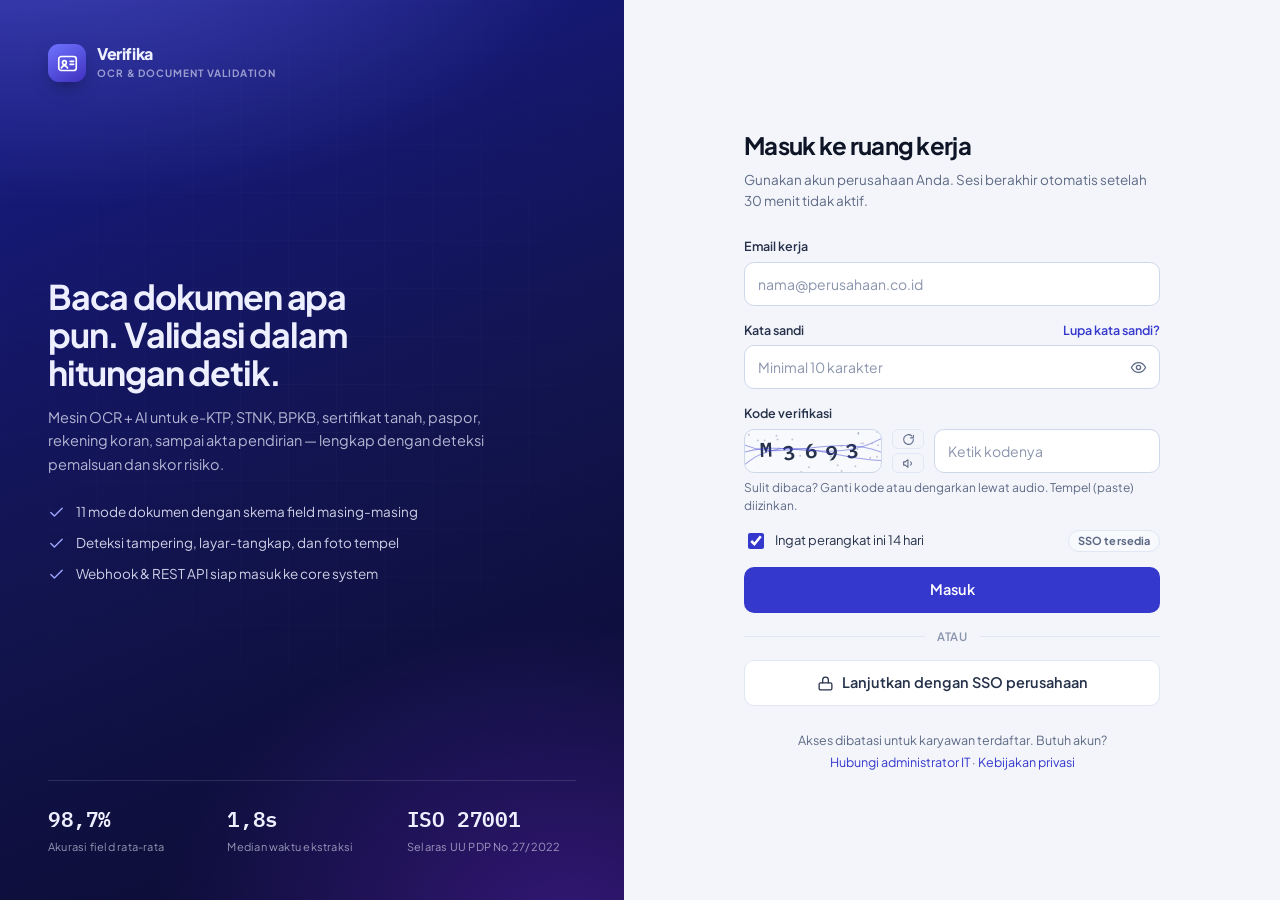
==== commit 10d777ee: "Integrate Google Tag Manager for tracking Added Google Tag Manager script for analytics." ====
--- a/index.html
+++ b/index.html
@@ -6,6 +6,15 @@
 <title>Verifika — OCR & Document Validation</title>
 <meta name="description" content="Prototipe aplikasi OCR & validasi dokumen: KTP, STNK, BPKB, paspor, rekening koran, dan lainnya dengan analisis risiko berbasis AI.">
 <meta name="theme-color" content="#3538CD">
+  <!-- Google tag (gtag.js) -->
+<script async src="https://www.googletagmanager.com/gtag/js?id=G-EL0JCREP0S"></script>
+<script>
+  window.dataLayer = window.dataLayer || [];
+  function gtag(){dataLayer.push(arguments);}
+  gtag('js', new Date());
+
+  gtag('config', 'G-EL0JCREP0S');
+</script>
 
 <!-- Favicon (path relatif agar tetap jalan di https://<user>.github.io/<repo>/) -->
 <link rel="icon" href="favicon.ico" sizes="any">
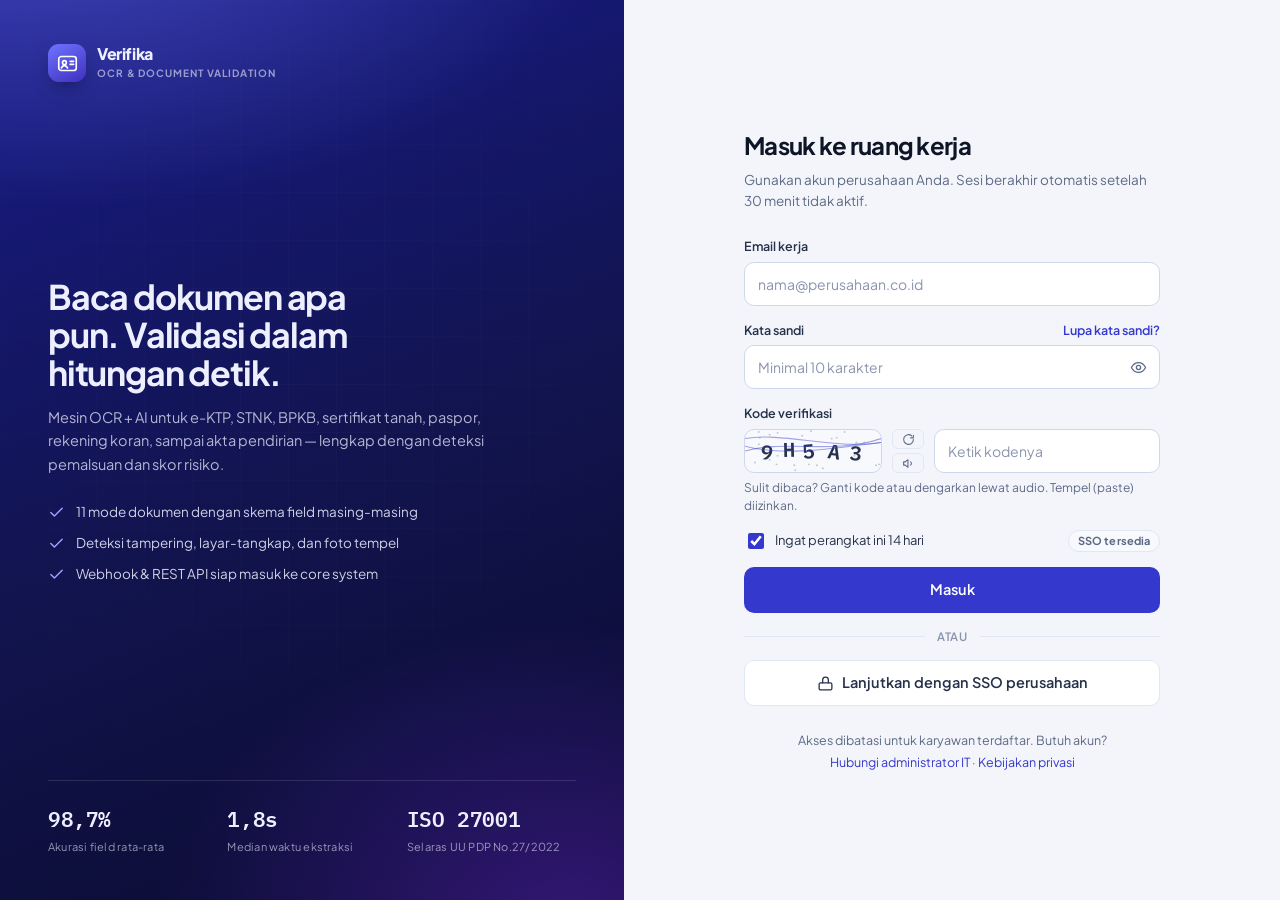
==== commit 351a89f2: "Update Google Tag Manager ID in index.html" ====
--- a/index.html
+++ b/index.html
@@ -7,13 +7,13 @@
 <meta name="description" content="Prototipe aplikasi OCR & validasi dokumen: KTP, STNK, BPKB, paspor, rekening koran, dan lainnya dengan analisis risiko berbasis AI.">
 <meta name="theme-color" content="#3538CD">
   <!-- Google tag (gtag.js) -->
-<script async src="https://www.googletagmanager.com/gtag/js?id=G-EL0JCREP0S"></script>
+<script async src="https://www.googletagmanager.com/gtag/js?id=G-2FT0ELELCR"></script>
 <script>
   window.dataLayer = window.dataLayer || [];
   function gtag(){dataLayer.push(arguments);}
   gtag('js', new Date());
 
-  gtag('config', 'G-EL0JCREP0S');
+  gtag('config', 'G-2FT0ELELCR');
 </script>
 
 <!-- Favicon (path relatif agar tetap jalan di https://<user>.github.io/<repo>/) -->
